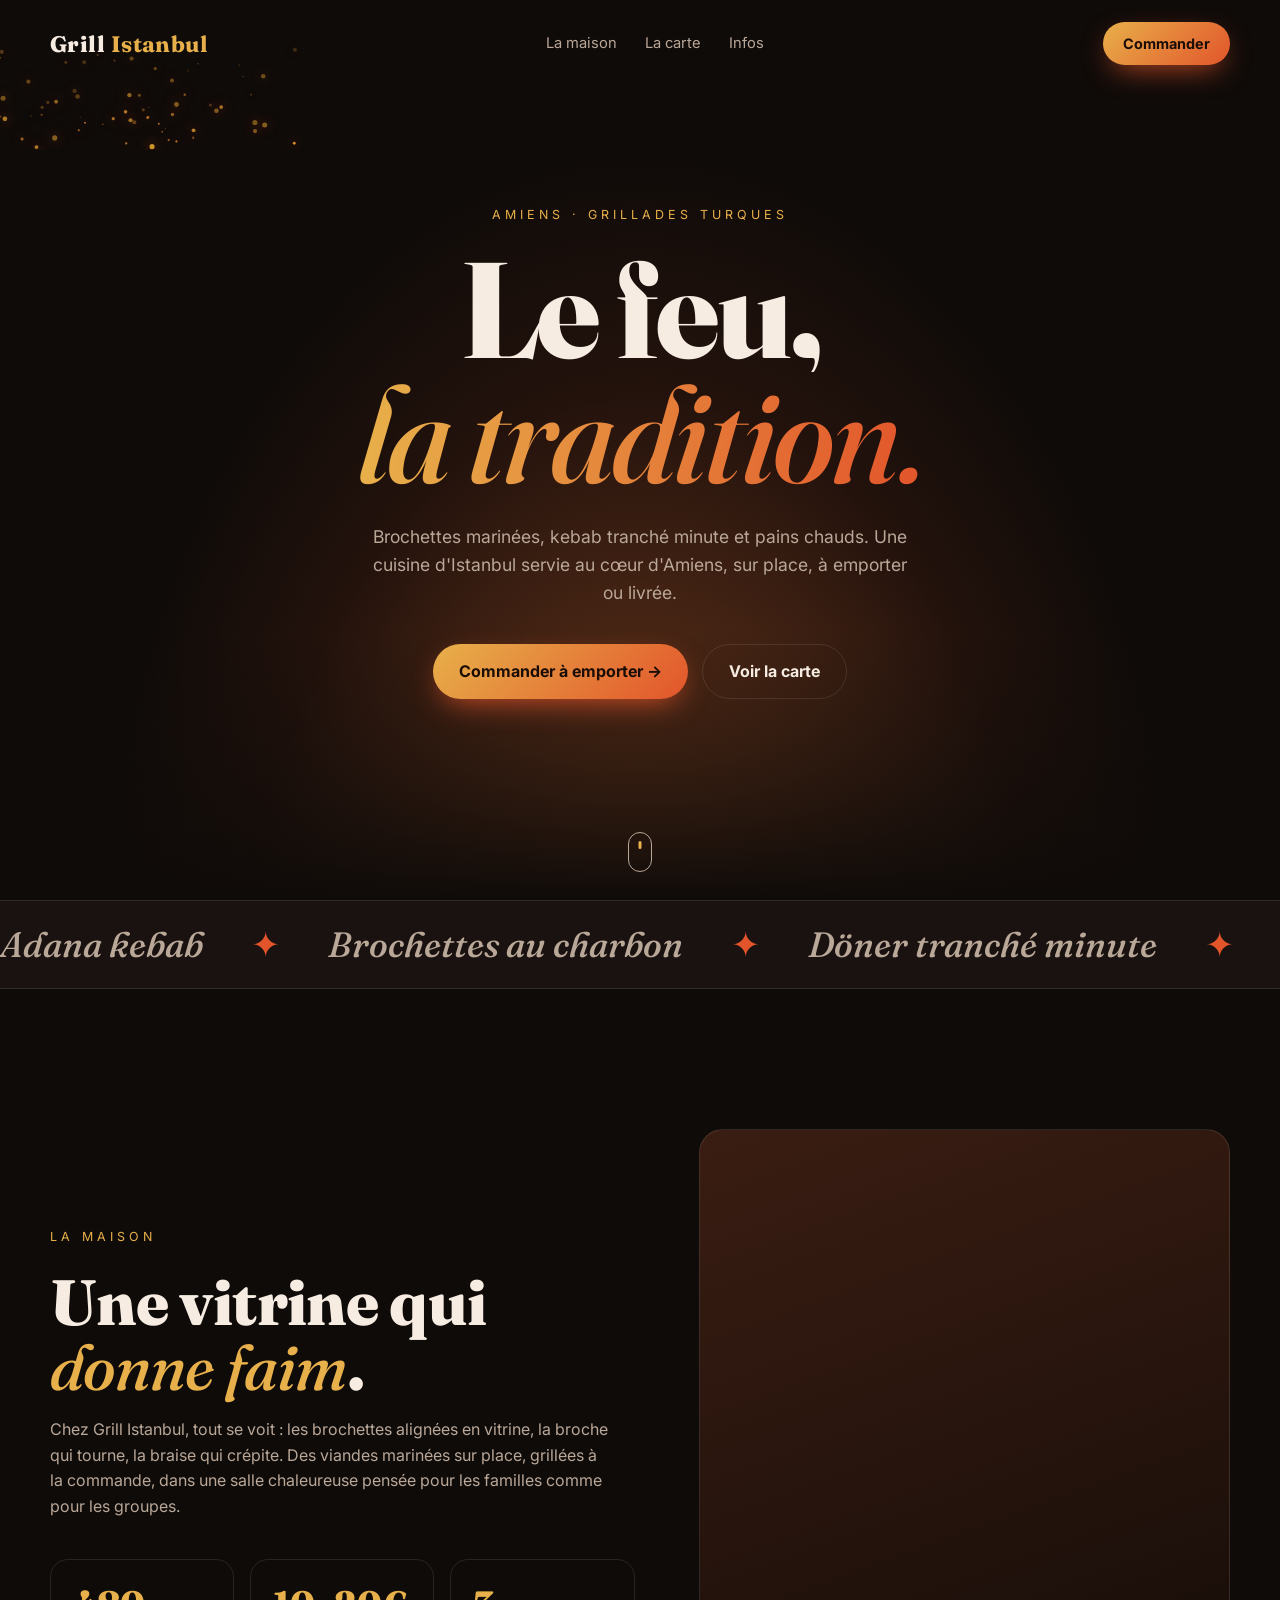
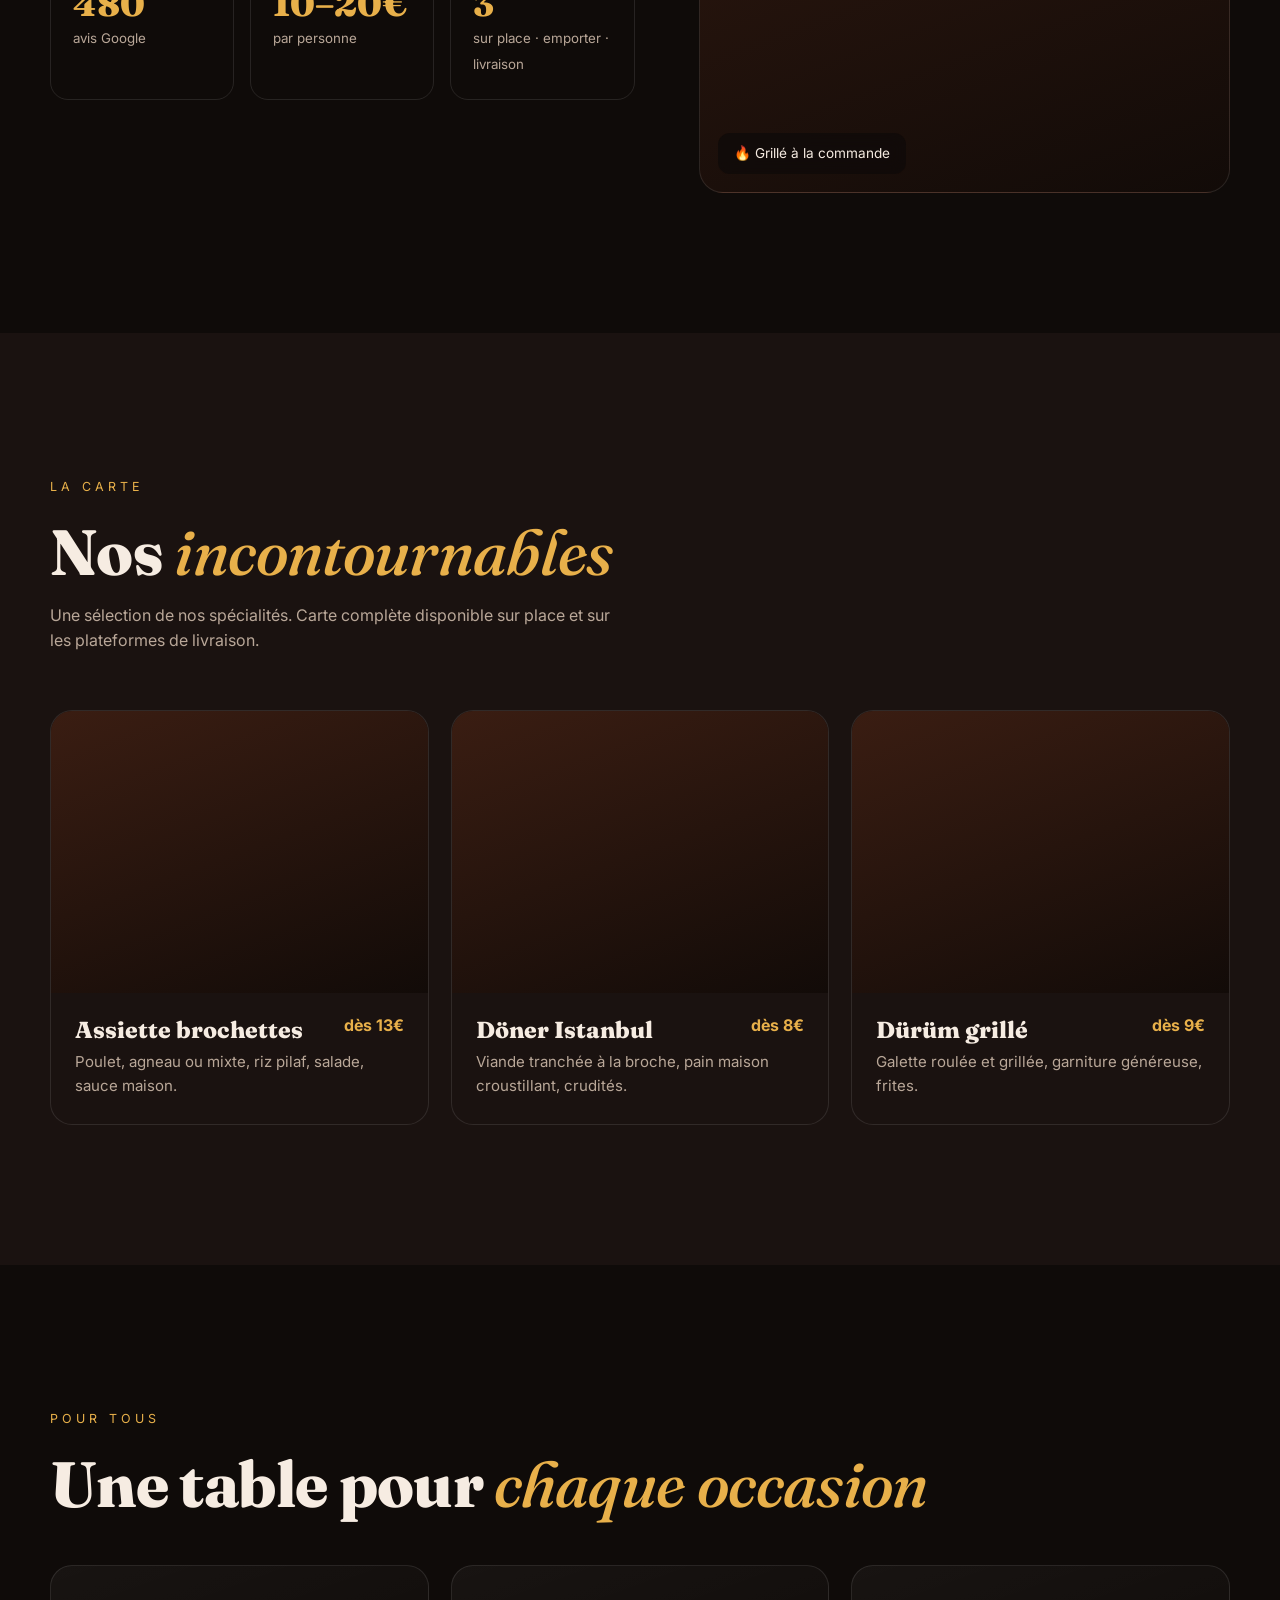
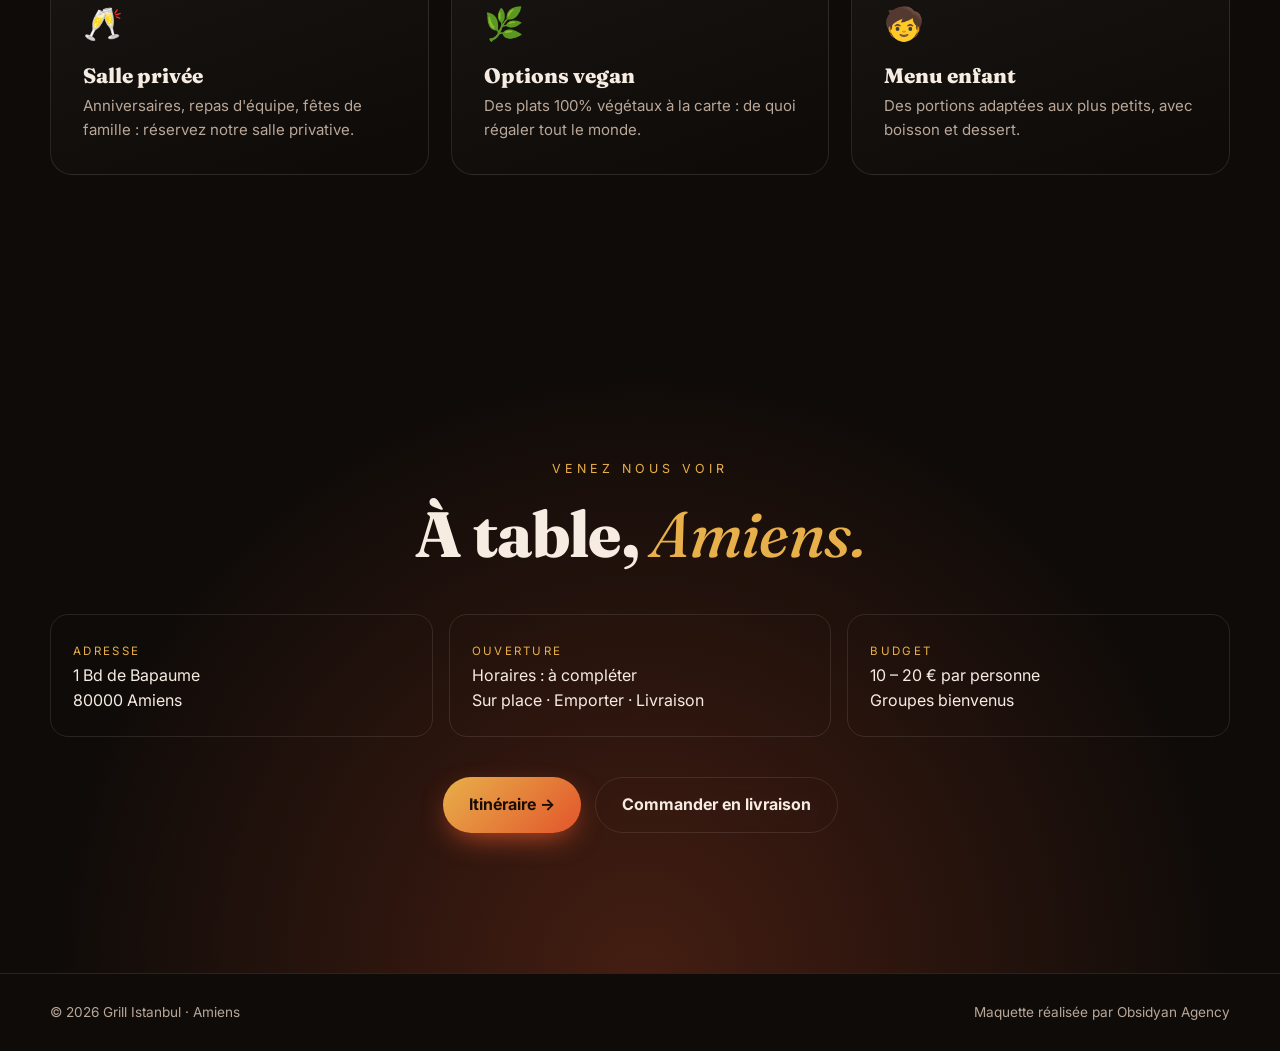
==== grill-istanbul/index.html @ 40311df2 "Add Grill Istanbul and Star Burger motion mockups Co-Authored-By: Claude Opus 5.5 <noreply@anthropic" ====
<!doctype html>
<html lang="fr">
<head>
<meta charset="utf-8">
<meta name="viewport" content="width=device-width,initial-scale=1">
<title>Grill Istanbul — Grillades au feu de bois · Amiens</title>
<meta name="description" content="Grill Istanbul, kebab et grillades turques à Amiens, 1 Bd de Bapaume. Sur place, à emporter, livraison. Salle privée, options végétariennes, menu enfant.">
<link rel="preconnect" href="https://fonts.googleapis.com">
<link href="https://fonts.googleapis.com/css2?family=Fraunces:ital,opsz,wght@0,9..144,500;0,9..144,800;1,9..144,500&family=Inter:wght@400;500;700&display=swap" rel="stylesheet">
<style>
:root{--bg:#0f0b09;--bg2:#1a1210;--ink:#f6ece2;--mut:#b9a798;--gold:#e8b04a;--ember:#e2552b;--line:#ffffff1a}
*{box-sizing:border-box;margin:0;padding:0}
html{scroll-behavior:smooth}
body{background:var(--bg);color:var(--ink);font:400 16px/1.6 Inter,system-ui,sans-serif;overflow-x:hidden}
img{max-width:100%;display:block}
a{color:inherit;text-decoration:none}
.wrap{width:min(1180px,100% - 32px);margin-inline:auto}
.serif{font-family:Fraunces,Georgia,serif}
.btn{display:inline-flex;align-items:center;gap:.6em;padding:14px 26px;border-radius:999px;font-weight:700;transition:transform .3s,box-shadow .3s,background .3s}
.btn-p{background:linear-gradient(135deg,var(--gold),var(--ember));color:#1a0d06;box-shadow:0 10px 30px -10px var(--ember)}
.btn-p:hover{transform:translateY(-3px);box-shadow:0 18px 40px -10px var(--ember)}
.btn-g{border:1px solid var(--line);backdrop-filter:blur(8px)}
.btn-g:hover{background:#ffffff14}
/* nav */
nav{position:fixed;inset:0 0 auto;z-index:50;transition:background .4s,padding .4s;padding:22px 0}
nav.s{background:#0f0b09d9;backdrop-filter:blur(14px);padding:12px 0;border-bottom:1px solid var(--line)}
nav .wrap{display:flex;justify-content:space-between;align-items:center}
.logo{font:800 1.4rem Fraunces,serif;letter-spacing:.02em}.logo b{color:var(--gold)}
nav ul{display:flex;gap:28px;list-style:none;font-size:.92rem;color:var(--mut)}
nav ul a:hover{color:var(--ink)}
/* hero */
.hero{position:relative;min-height:100svh;display:grid;place-items:center;text-align:center;overflow:hidden;isolation:isolate}
.hero-bg{position:absolute;inset:0;z-index:-2;background:radial-gradient(ellipse at 50% 110%,#e2552b55,transparent 60%),radial-gradient(ellipse at 50% 120%,#e8b04a40,transparent 45%),var(--bg)}
.hero-bg img{width:100%;height:100%;object-fit:cover;opacity:.38;transform:scale(1.15);animation:kb 18s ease-out forwards}
@keyframes kb{to{transform:scale(1)}}
#embers{position:absolute;inset:0;z-index:-1;pointer-events:none}
.hero::after{content:"";position:absolute;inset:auto 0 0;height:30%;background:linear-gradient(transparent,var(--bg));z-index:-1}
.eyebrow{display:inline-block;font-size:.78rem;letter-spacing:.32em;text-transform:uppercase;color:var(--gold);margin-bottom:22px}
h1{font:800 clamp(3rem,11vw,8.5rem)/.92 Fraunces,serif;letter-spacing:-.02em}
h1 .l{display:block;overflow:hidden}
h1 .l span{display:inline-block;transform:translateY(110%);animation:up 1.1s cubic-bezier(.2,.8,.2,1) forwards}
h1 .l:nth-child(2) span{animation-delay:.15s;font-style:italic;font-weight:500;background:linear-gradient(90deg,var(--gold),var(--ember),var(--gold));background-size:200%;-webkit-background-clip:text;background-clip:text;color:transparent;animation:up 1.1s .15s cubic-bezier(.2,.8,.2,1) forwards,sh 6s linear infinite}
@keyframes up{to{transform:none}}
@keyframes sh{to{background-position:200%}}
.hero p{max-width:540px;margin:26px auto 36px;color:var(--mut);font-size:1.1rem}
.fade{opacity:0;animation:fi 1s .7s forwards}
@keyframes fi{from{opacity:0;transform:translateY(16px)}to{opacity:1;transform:none}}
.ctas{display:flex;gap:14px;justify-content:center;flex-wrap:wrap}
.scroll{position:absolute;bottom:28px;left:50%;width:24px;height:40px;border:1.5px solid var(--mut);border-radius:20px;transform:translateX(-50%)}
.scroll::after{content:"";position:absolute;left:50%;top:8px;width:3px;height:8px;background:var(--gold);border-radius:2px;transform:translateX(-50%);animation:sc 1.8s infinite}
@keyframes sc{to{transform:translate(-50%,14px);opacity:0}}
/* marquee */
.mq{border-block:1px solid var(--line);padding:22px 0;overflow:hidden;background:var(--bg2)}
.mq div{display:flex;gap:48px;width:max-content;animation:mq 28s linear infinite;font:500 italic clamp(1.4rem,3vw,2.2rem) Fraunces,serif;color:var(--mut)}
.mq span::after{content:"✦";margin-left:48px;color:var(--ember);font-style:normal}
@keyframes mq{to{transform:translateX(-50%)}}
/* sections */
section{padding:clamp(80px,12vw,140px) 0}
h2{font:800 clamp(2.2rem,5.5vw,4rem)/1.02 Fraunces,serif;letter-spacing:-.01em;margin-bottom:18px}
h2 em{color:var(--gold);font-weight:500}
.lead{color:var(--mut);max-width:560px}
.rv{opacity:0;transform:translateY(40px);transition:opacity 1s,transform 1s cubic-bezier(.2,.8,.2,1)}
.rv.in{opacity:1;transform:none}
.split{display:grid;grid-template-columns:1.1fr 1fr;gap:64px;align-items:center}
.ph{position:relative;border-radius:24px;overflow:hidden;aspect-ratio:4/5;background:linear-gradient(160deg,#3a1d12,#120b08);border:1px solid var(--line)}
.ph img{width:100%;height:100%;object-fit:cover;transition:transform 1.2s}
.ph:hover img{transform:scale(1.06)}
.ph .tag{position:absolute;left:18px;bottom:18px;background:#0f0b09cc;backdrop-filter:blur(8px);padding:10px 16px;border-radius:12px;font-size:.85rem}
.stats{display:grid;grid-template-columns:repeat(3,1fr);gap:16px;margin-top:40px}
.stat{border:1px solid var(--line);border-radius:18px;padding:22px}
.stat b{display:block;font:800 2.2rem Fraunces,serif;color:var(--gold)}
.stat small{color:var(--mut)}
/* menu */
.menu{display:grid;grid-template-columns:repeat(3,1fr);gap:22px;margin-top:56px}
.card{position:relative;border-radius:22px;overflow:hidden;background:var(--bg2);border:1px solid var(--line);transition:transform .5s cubic-bezier(.2,.8,.2,1),border-color .5s;transform-style:preserve-3d}
.card:hover{border-color:#e8b04a66}
.card .ph{aspect-ratio:4/3;border-radius:0;border:0}
.card div.t{padding:22px 24px 26px}
.card h3{font:800 1.45rem Fraunces,serif;margin-bottom:6px;display:flex;justify-content:space-between;gap:12px}
.card h3 span{color:var(--gold);font:700 1rem Inter}
.card p{color:var(--mut);font-size:.94rem}
/* features */
.feats{display:grid;grid-template-columns:repeat(3,1fr);gap:22px;margin-top:48px}
.feat{padding:32px;border-radius:22px;background:linear-gradient(160deg,#ffffff0a,transparent);border:1px solid var(--line)}
.feat i{font-style:normal;font-size:2rem;display:block;margin-bottom:14px}
.feat h3{font:800 1.3rem Fraunces,serif;margin-bottom:6px}
.feat p{color:var(--mut);font-size:.94rem}
/* cta */
.final{text-align:center;position:relative;overflow:hidden;background:radial-gradient(ellipse at 50% 100%,#e2552b40,transparent 65%)}
.info{display:grid;grid-template-columns:repeat(3,1fr);gap:16px;margin:48px 0 40px;text-align:left}
.info div{border:1px solid var(--line);border-radius:18px;padding:22px}
.info small{color:var(--gold);letter-spacing:.2em;text-transform:uppercase;font-size:.72rem}
footer{border-top:1px solid var(--line);padding:28px 0;color:var(--mut);font-size:.85rem}
footer .wrap{display:flex;justify-content:space-between;gap:12px;flex-wrap:wrap}
.sticky{display:none}
@media (max-width:900px){
 nav ul{display:none}
 .split{grid-template-columns:1fr;gap:40px}
 .menu,.feats,.info{grid-template-columns:1fr}
 .ph{aspect-ratio:4/3}
 .sticky{display:flex;position:fixed;left:16px;right:16px;bottom:16px;z-index:60;justify-content:center;transform:translateY(120px);transition:transform .5s}
 .sticky.on{transform:none}
 footer{padding-bottom:96px}
}
@media (max-width:480px){.stats{grid-template-columns:1fr}.btn{width:100%;justify-content:center}}
@media (prefers-reduced-motion:reduce){*,*::before,*::after{animation:none!important;transition:none!important}h1 .l span{transform:none}.rv,.fade{opacity:1;transform:none}}
</style>
</head>
<body>
<nav id="nav"><div class="wrap">
 <a href="#" class="logo">Grill <b>Istanbul</b></a>
 <ul><li><a href="#maison">La maison</a></li><li><a href="#carte">La carte</a></li><li><a href="#infos">Infos</a></li></ul>
 <a href="#infos" class="btn btn-p" style="padding:10px 20px;font-size:.9rem">Commander</a>
</div></nav>

<header class="hero">
 <div class="hero-bg"><img src="images/hero.jpg" alt="" onerror="this.remove()"></div>
 <canvas id="embers"></canvas>
 <div class="wrap">
  <span class="eyebrow fade" style="animation-delay:.2s">Amiens · Grillades turques</span>
  <h1><span class="l"><span>Le feu,</span></span><span class="l"><span>la tradition.</span></span></h1>
  <p class="fade">Brochettes marinées, kebab tranché minute et pains chauds. Une cuisine d'Istanbul servie au cœur d'Amiens, sur place, à emporter ou livrée.</p>
  <div class="ctas fade" style="animation-delay:.9s">
   <a href="#infos" class="btn btn-p">Commander à emporter →</a>
   <a href="#carte" class="btn btn-g">Voir la carte</a>
  </div>
 </div>
 <span class="scroll" aria-hidden="true"></span>
</header>

<div class="mq" aria-hidden="true"><div>
 <span>Adana kebab</span><span>Brochettes au charbon</span><span>Döner tranché minute</span><span>Lahmacun</span><span>Pain maison</span>
 <span>Adana kebab</span><span>Brochettes au charbon</span><span>Döner tranché minute</span><span>Lahmacun</span><span>Pain maison</span>
</div></div>

<section id="maison"><div class="wrap split">
 <div class="rv">
  <span class="eyebrow">La maison</span>
  <h2>Une vitrine qui <em>donne faim</em>.</h2>
  <p class="lead">Chez Grill Istanbul, tout se voit : les brochettes alignées en vitrine, la broche qui tourne, la braise qui crépite. Des viandes marinées sur place, grillées à la commande, dans une salle chaleureuse pensée pour les familles comme pour les groupes.</p>
  <div class="stats">
   <div class="stat"><b data-c="486">0</b><small>avis Google</small></div>
   <div class="stat"><b>10–20€</b><small>par personne</small></div>
   <div class="stat"><b>3</b><small>sur place · emporter · livraison</small></div>
  </div>
 </div>
 <div class="ph rv"><img src="images/vitrine.jpg" alt="Vitrine de brochettes marinées" onerror="this.remove()"><span class="tag">🔥 Grillé à la commande</span></div>
</div></section>

<section id="carte" style="background:var(--bg2)"><div class="wrap">
 <div class="rv"><span class="eyebrow">La carte</span><h2>Nos <em>incontournables</em></h2><p class="lead">Une sélection de nos spécialités. Carte complète disponible sur place et sur les plateformes de livraison.</p></div>
 <div class="menu">
  <article class="card rv"><div class="ph"><img src="images/brochettes.jpg" alt="Assiette de brochettes" onerror="this.remove()"></div><div class="t"><h3>Assiette brochettes<span>dès 13€</span></h3><p>Poulet, agneau ou mixte, riz pilaf, salade, sauce maison.</p></div></article>
  <article class="card rv"><div class="ph"><img src="images/doner.jpg" alt="Döner kebab" onerror="this.remove()"></div><div class="t"><h3>Döner Istanbul<span>dès 8€</span></h3><p>Viande tranchée à la broche, pain maison croustillant, crudités.</p></div></article>
  <article class="card rv"><div class="ph"><img src="images/durum.jpg" alt="Dürüm roulé" onerror="this.remove()"></div><div class="t"><h3>Dürüm grillé<span>dès 9€</span></h3><p>Galette roulée et grillée, garniture généreuse, frites.</p></div></article>
 </div>
</div></section>

<section><div class="wrap">
 <div class="rv"><span class="eyebrow">Pour tous</span><h2>Une table pour <em>chaque occasion</em></h2></div>
 <div class="feats">
  <div class="feat rv"><i>🥂</i><h3>Salle privée</h3><p>Anniversaires, repas d'équipe, fêtes de famille : réservez notre salle privative.</p></div>
  <div class="feat rv"><i>🌿</i><h3>Options vegan</h3><p>Des plats 100% végétaux à la carte : de quoi régaler tout le monde.</p></div>
  <div class="feat rv"><i>🧒</i><h3>Menu enfant</h3><p>Des portions adaptées aux plus petits, avec boisson et dessert.</p></div>
 </div>
</div></section>

<section id="infos" class="final"><div class="wrap">
 <div class="rv"><span class="eyebrow">Venez nous voir</span><h2>À table, <em>Amiens.</em></h2></div>
 <div class="info rv">
  <div><small>Adresse</small><p>1 Bd de Bapaume<br>80000 Amiens</p></div>
  <div><small>Ouverture</small><p>Horaires : à compléter<br>Sur place · Emporter · Livraison</p></div>
  <div><small>Budget</small><p>10 – 20 € par personne<br>Groupes bienvenus</p></div>
 </div>
 <div class="ctas rv">
  <a class="btn btn-p" href="https://www.google.com/maps/search/?api=1&query=Grill+Istanbul+1+Bd+de+Bapaume+Amiens" target="_blank" rel="noopener">Itinéraire →</a>
  <a class="btn btn-g" href="#">Commander en livraison</a>
 </div>
</div></section>

<footer><div class="wrap"><span>© 2026 Grill Istanbul · Amiens</span><span>Maquette réalisée par Obsidyan Agency</span></div></footer>
<a href="#infos" class="btn btn-p sticky" id="sticky">Commander maintenant →</a>

<script>
const nav=document.getElementById('nav'),st=document.getElementById('sticky');
addEventListener('scroll',()=>{const y=scrollY;nav.classList.toggle('s',y>40);st.classList.toggle('on',y>innerHeight*.7)},{passive:true});
const io=new IntersectionObserver(es=>es.forEach(e=>{if(!e.isIntersecting)return;e.target.classList.add('in');io.unobserve(e.target);
 const c=e.target.querySelector('[data-c]');if(c){const n=+c.dataset.c,t0=performance.now();(function f(t){const p=Math.min((t-t0)/1600,1);c.textContent=Math.round(n*(1-Math.pow(1-p,3)));p<1&&requestAnimationFrame(f)})(t0)}
}),{threshold:.15});
document.querySelectorAll('.rv').forEach((el,i)=>{el.style.transitionDelay=(i%3)*.12+'s';io.observe(el)});
// tilt cards (desktop)
if(matchMedia('(hover:hover)').matches)document.querySelectorAll('.card').forEach(c=>{
 c.addEventListener('mousemove',e=>{const r=c.getBoundingClientRect(),x=(e.clientX-r.left)/r.width-.5,y=(e.clientY-r.top)/r.height-.5;c.style.transform=`perspective(900px) rotateY(${x*8}deg) rotateX(${-y*8}deg) translateY(-6px)`});
 c.addEventListener('mouseleave',()=>c.style.transform='')});
// embers
const cv=document.getElementById('embers'),ctx=cv.getContext('2d');let W,H,P=[];
function rs(){W=cv.width=cv.offsetWidth*devicePixelRatio;H=cv.height=cv.offsetHeight*devicePixelRatio}rs();addEventListener('resize',rs);
const N=innerWidth<700?35:80,mk=()=>({x:Math.random()*W,y:H+Math.random()*H*.5,r:(Math.random()*2+.6)*devicePixelRatio,v:(Math.random()*.8+.3)*devicePixelRatio,w:Math.random()*6.28,l:Math.random()*.6+.4});
for(let i=0;i<N;i++)P.push(mk());
if(!matchMedia('(prefers-reduced-motion:reduce)').matches)(function loop(){ctx.clearRect(0,0,W,H);
 for(const p of P){p.y-=p.v;p.w+=.02;p.x+=Math.sin(p.w)*.5;if(p.y<-10)Object.assign(p,mk());
  const a=Math.max(0,p.y/H)*p.l;ctx.beginPath();ctx.arc(p.x,p.y,p.r,0,6.28);ctx.fillStyle=`rgba(${232},${120+p.r*20|0},50,${a})`;ctx.shadowBlur=12;ctx.shadowColor='#e2552b';ctx.fill()}
 requestAnimationFrame(loop)})();
</script>
</body>
</html>
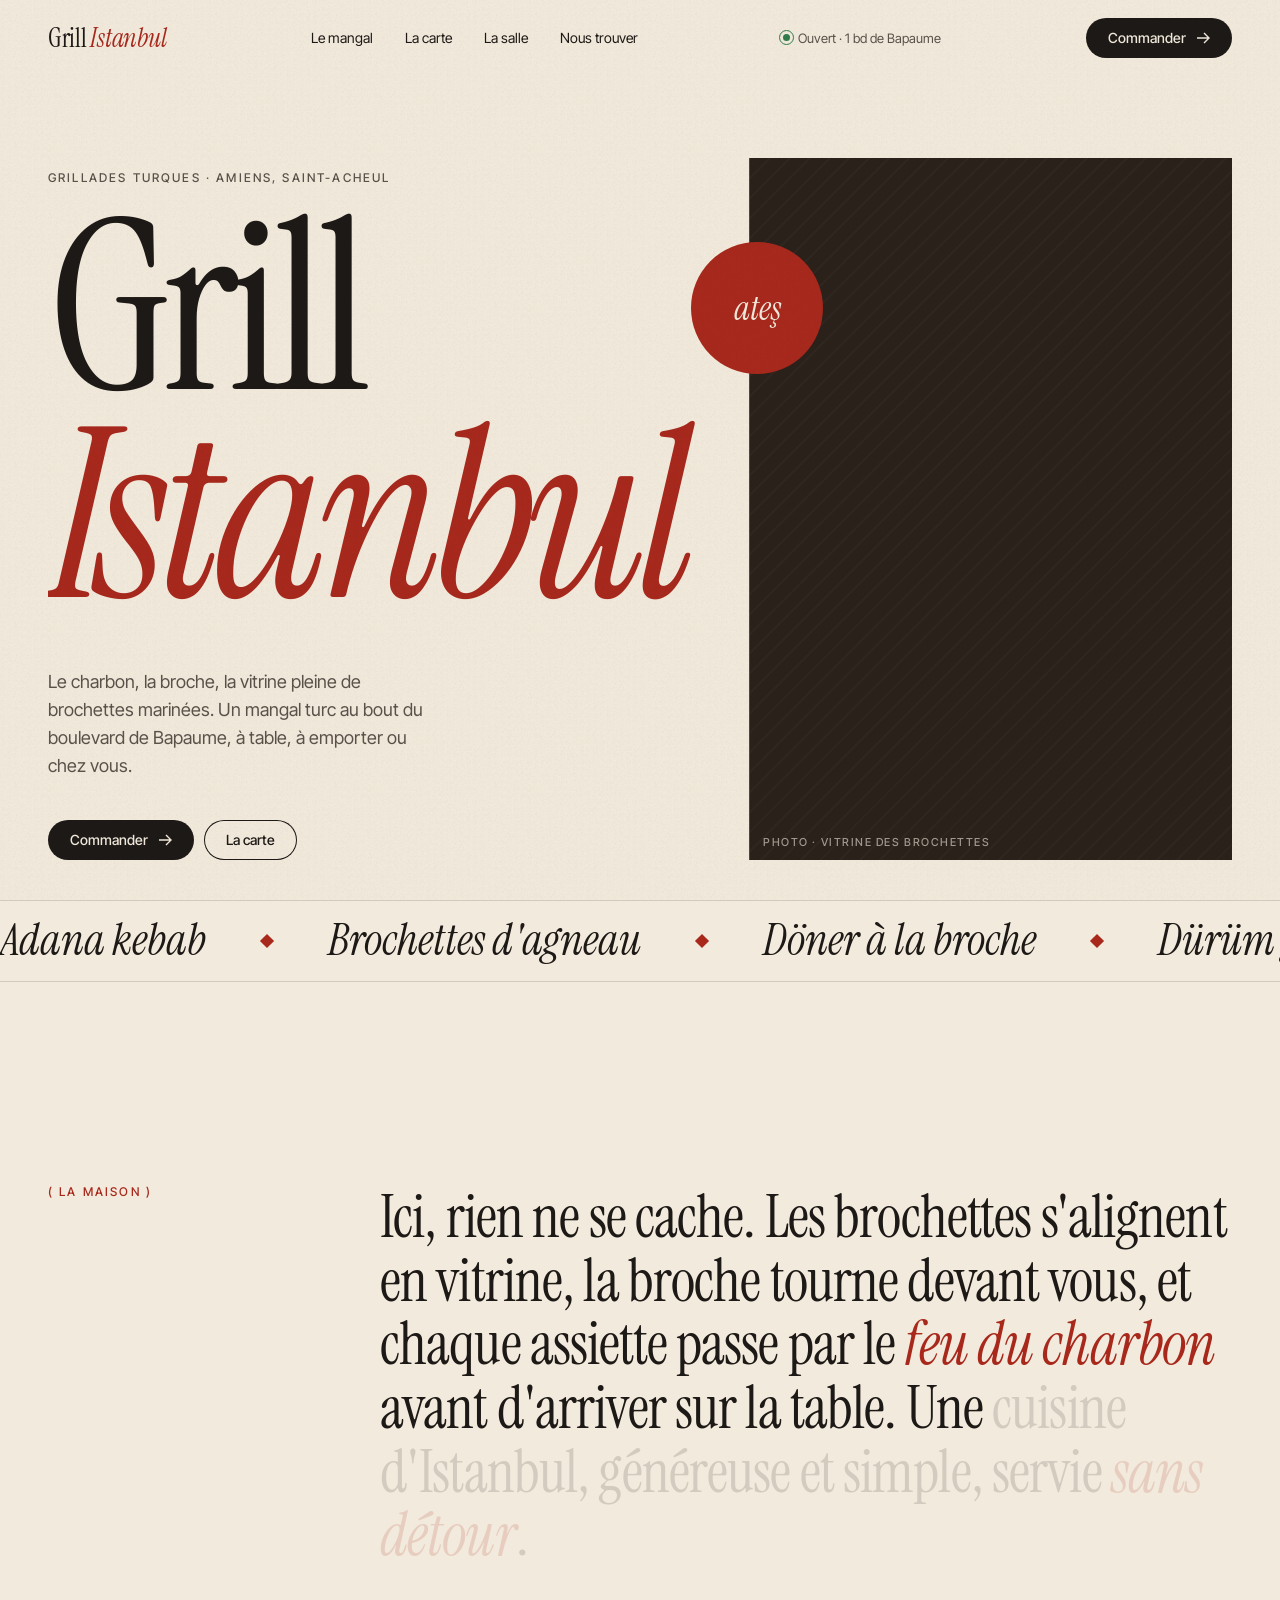
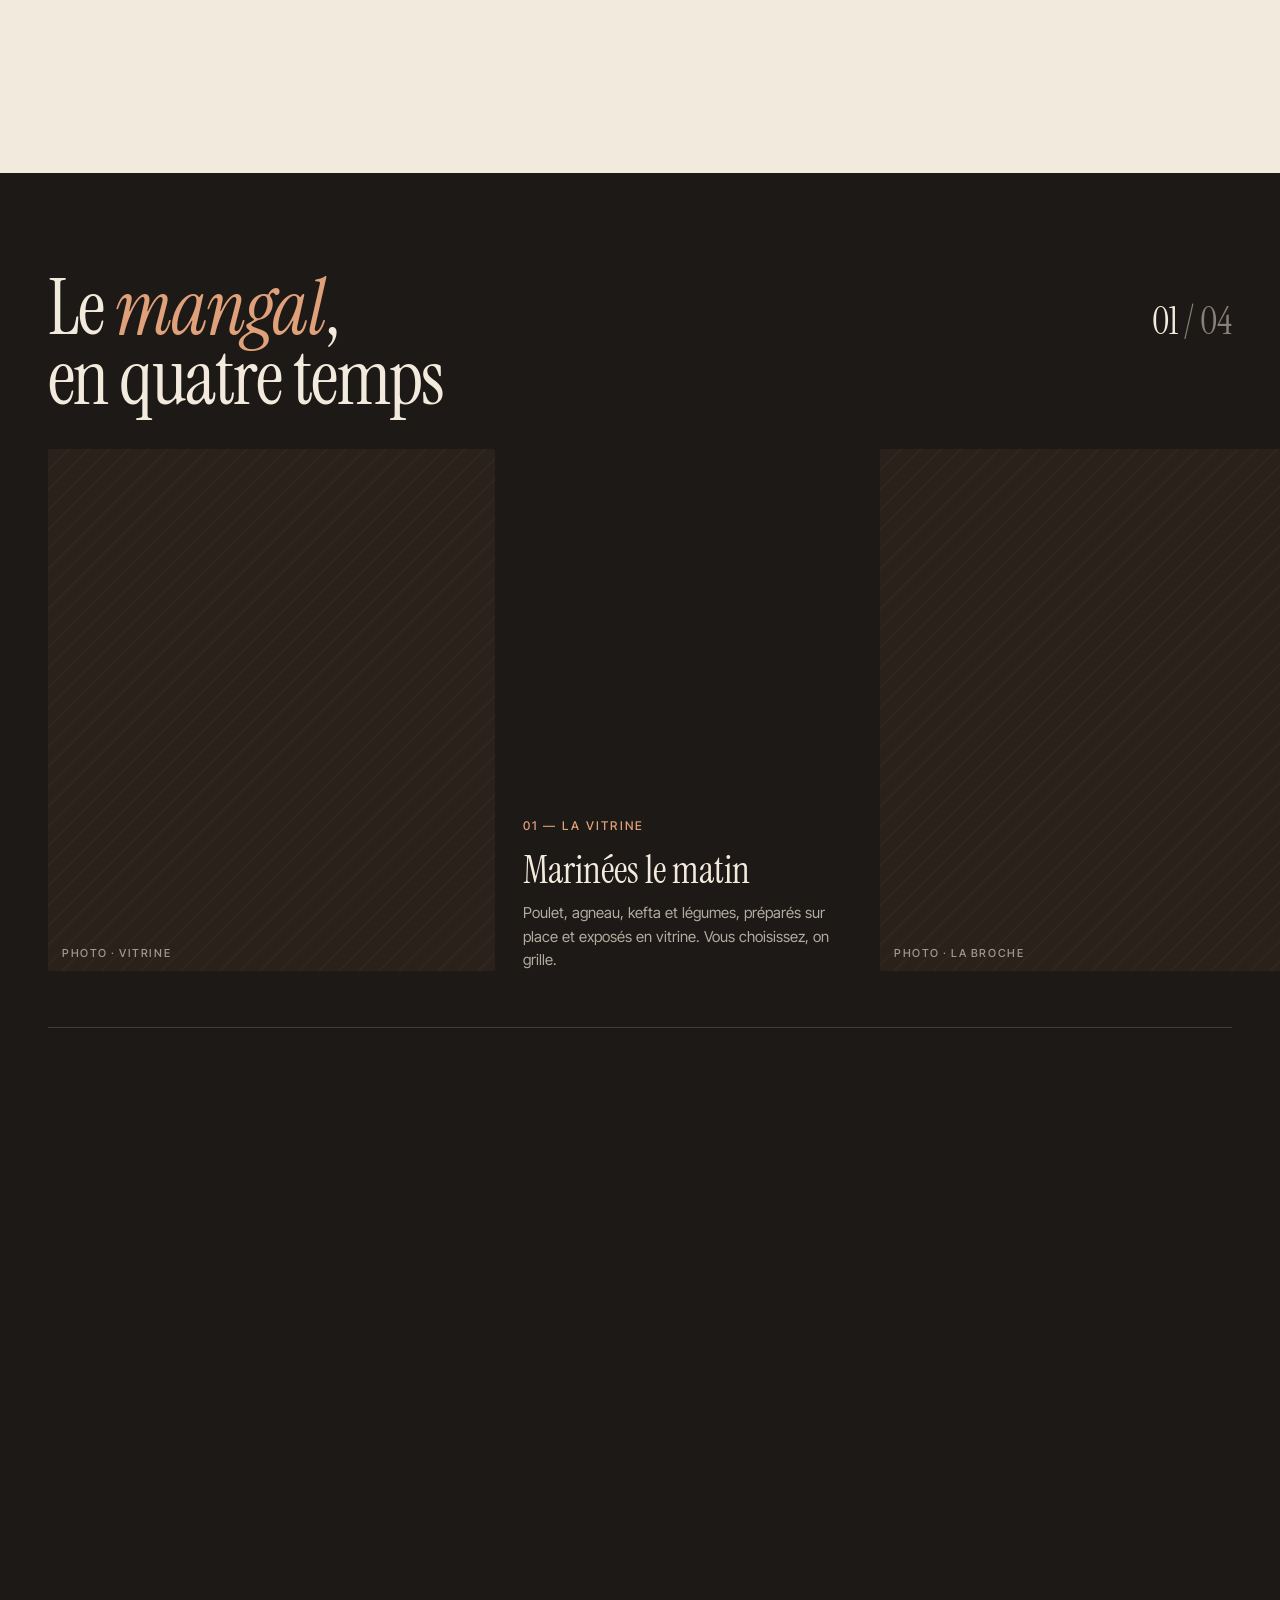
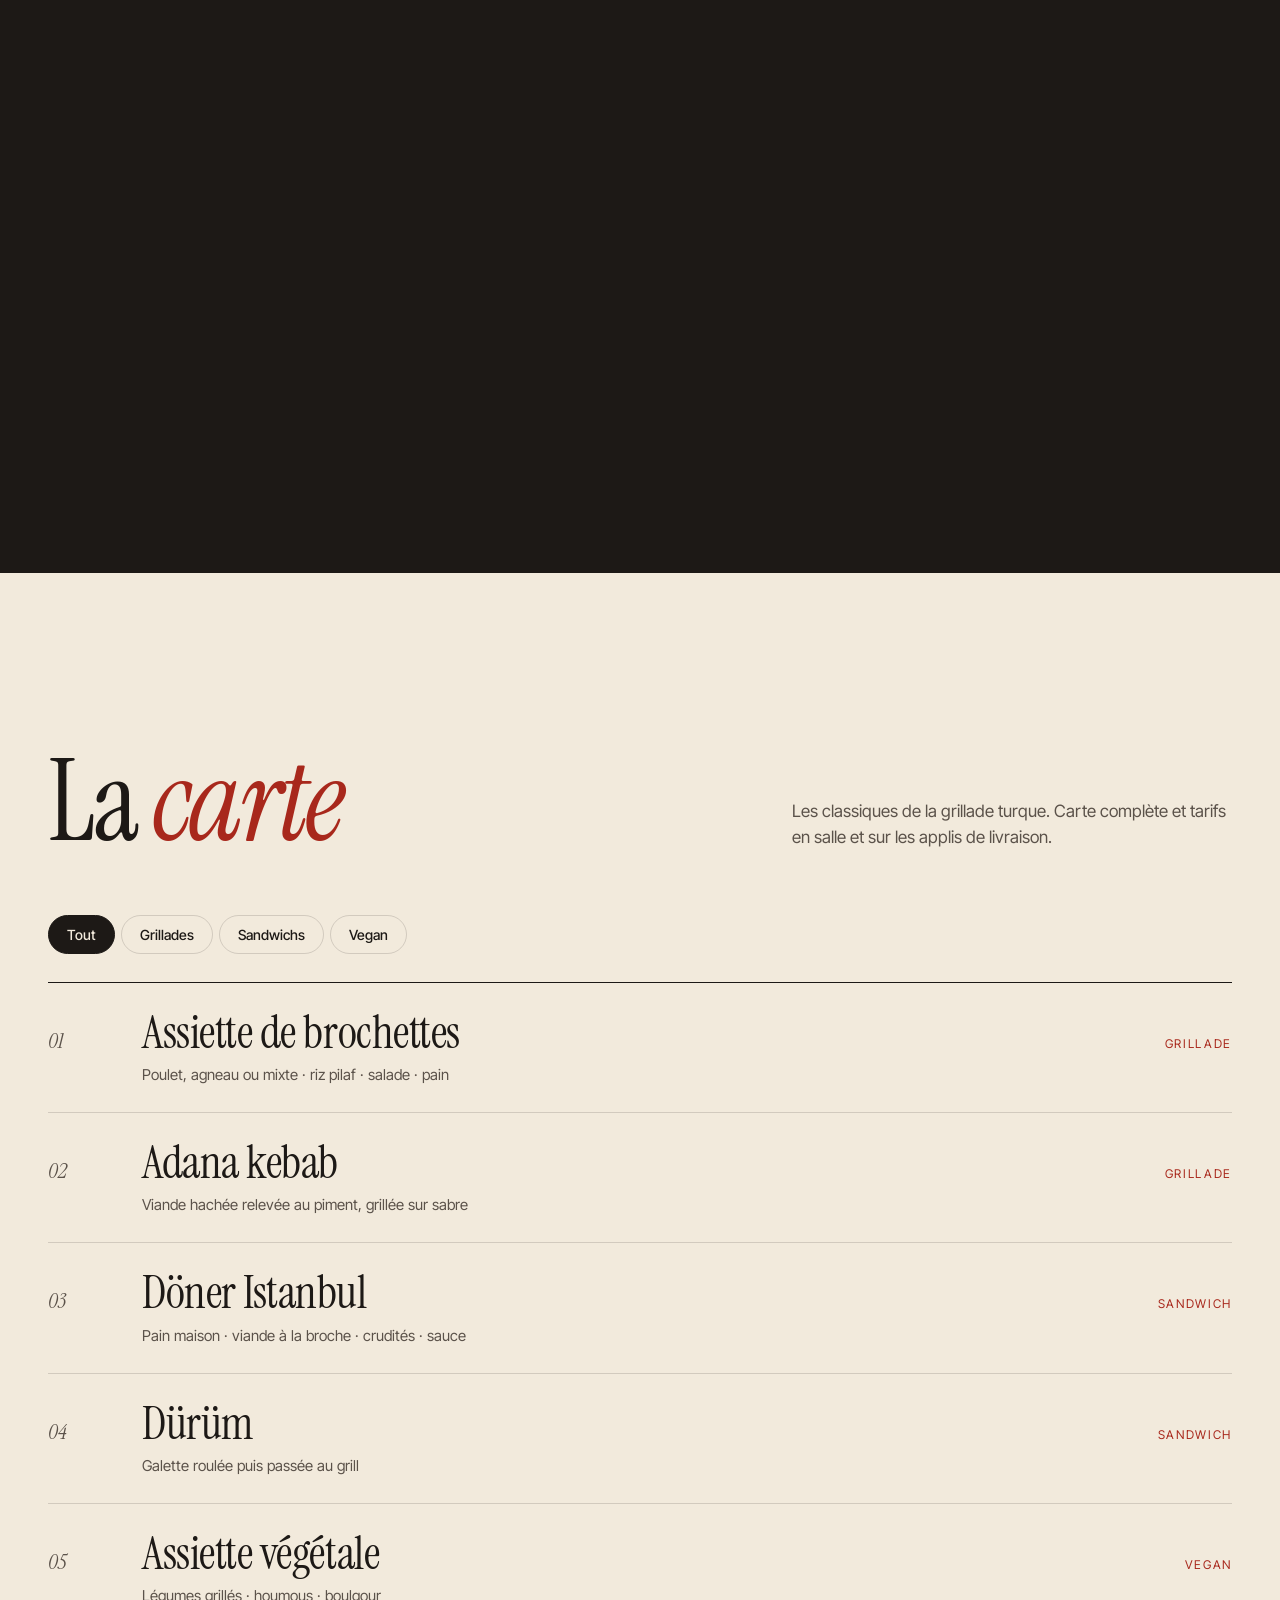
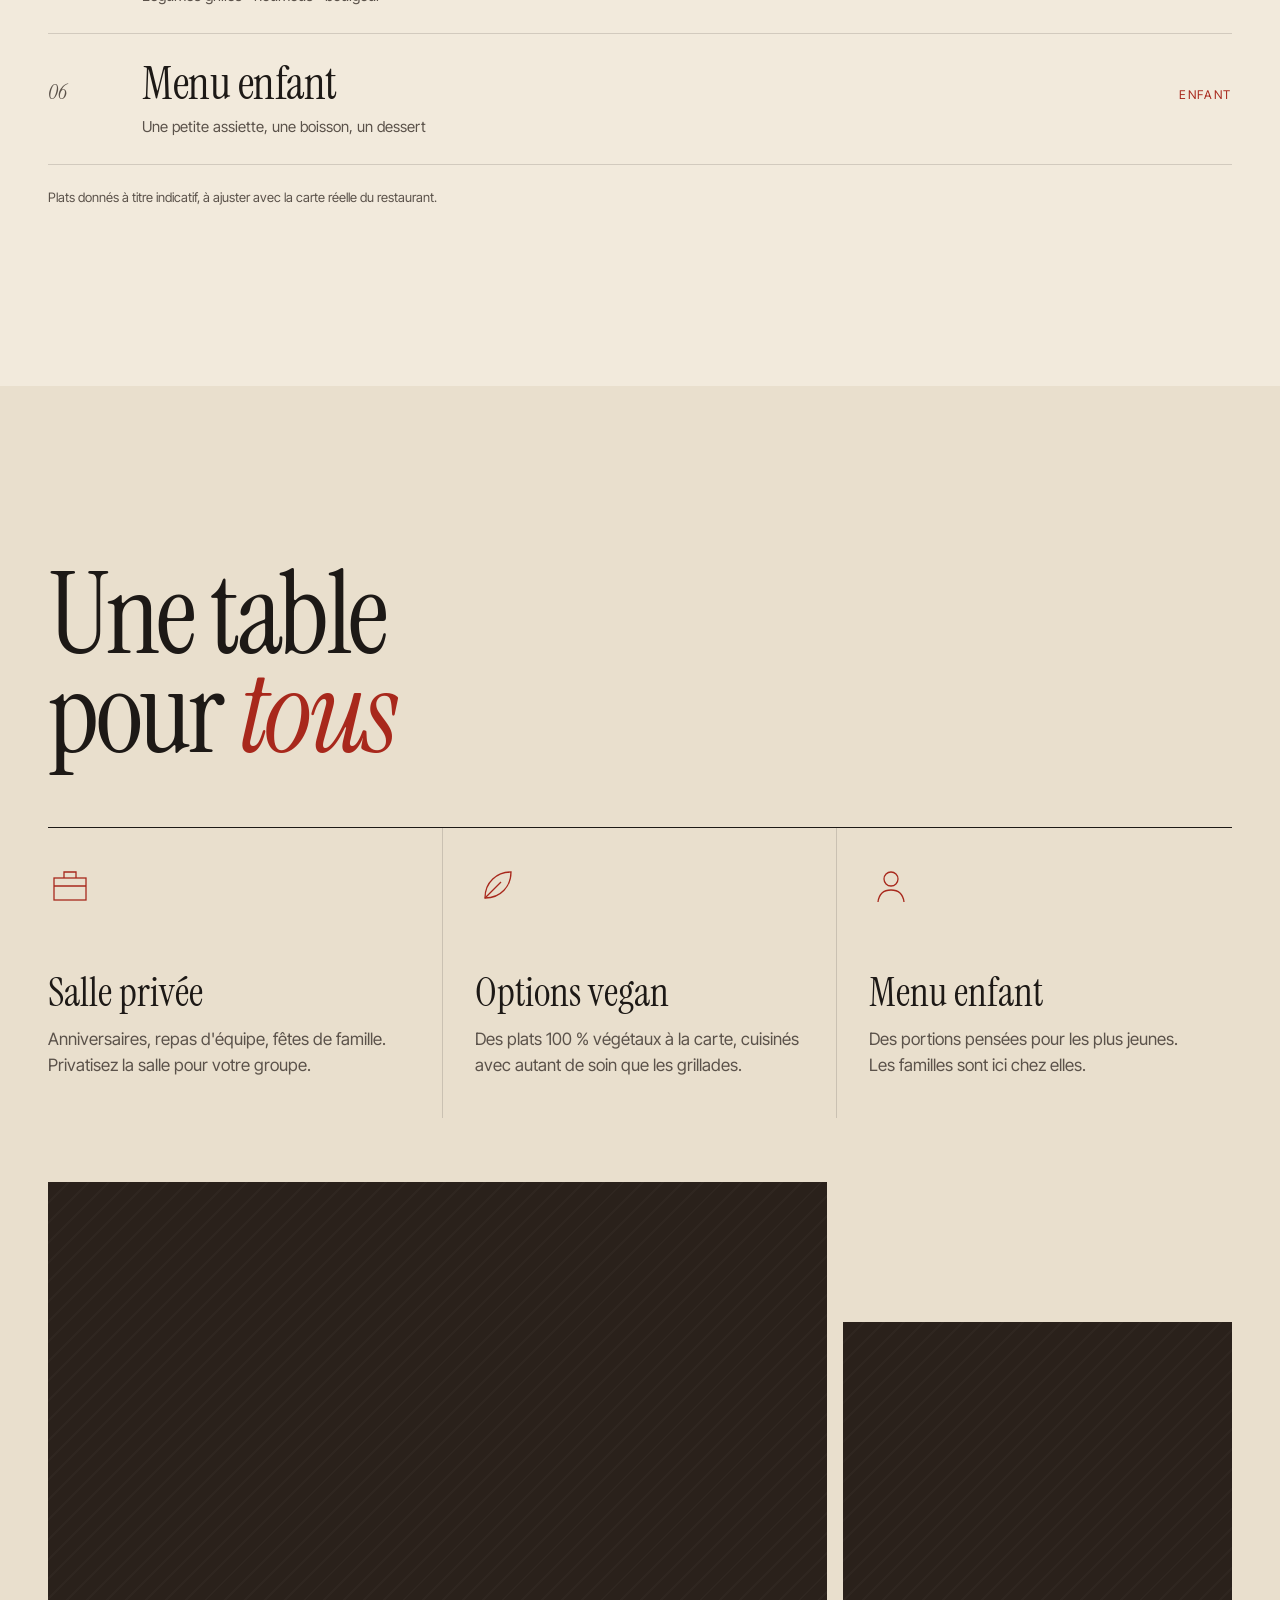
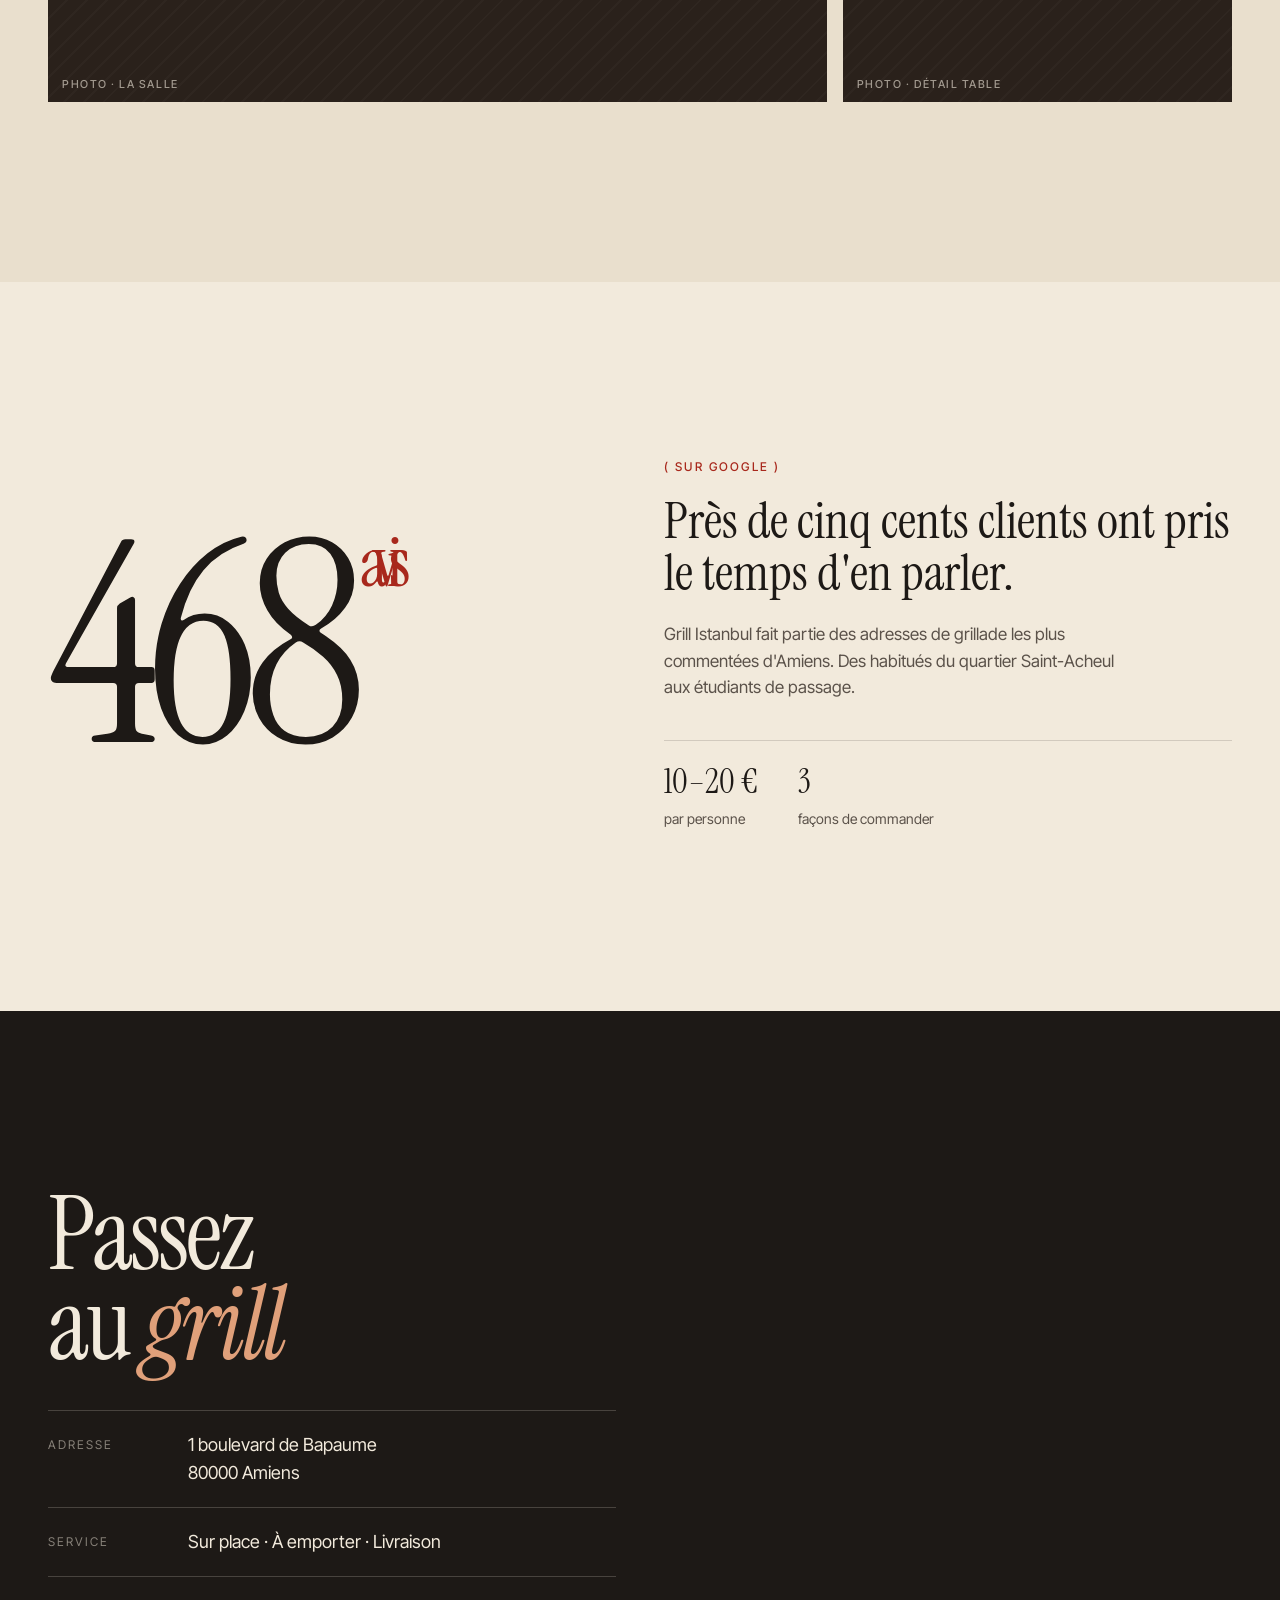
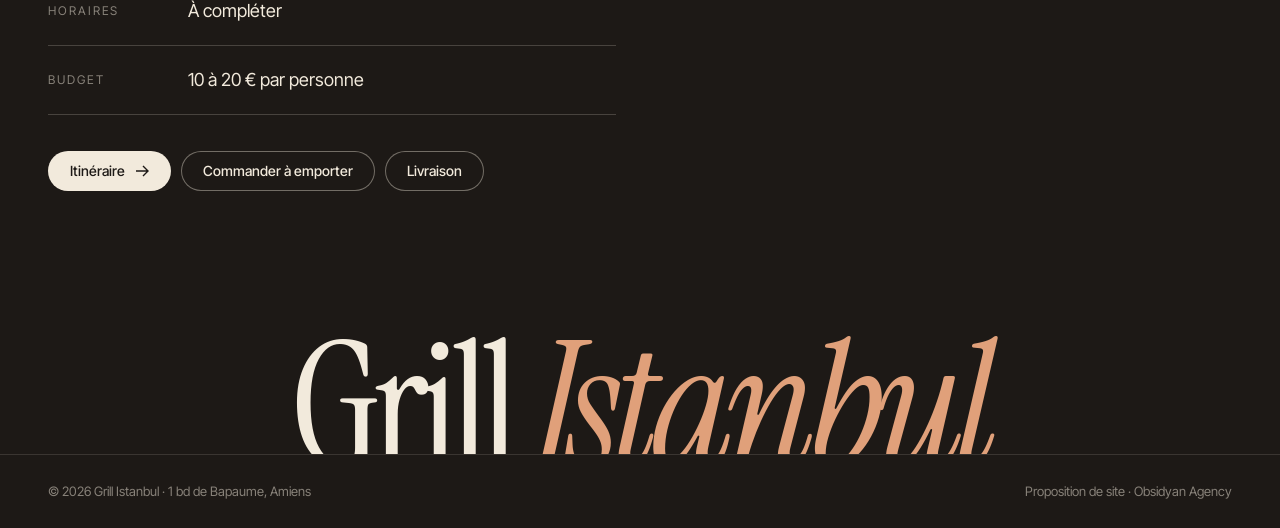
==== commit 17788cd1: "Rebuild both mockups: editorial Grill Istanbul, pop Star Burger with scroll-driven motion Co-Authore" ====
--- a/grill-istanbul/index.html
+++ b/grill-istanbul/index.html
@@ -3,204 +3,419 @@
 <head>
 <meta charset="utf-8">
 <meta name="viewport" content="width=device-width,initial-scale=1">
-<title>Grill Istanbul — Grillades au feu de bois · Amiens</title>
-<meta name="description" content="Grill Istanbul, kebab et grillades turques à Amiens, 1 Bd de Bapaume. Sur place, à emporter, livraison. Salle privée, options végétariennes, menu enfant.">
+<title>Grill Istanbul — Mangal & kebab · Amiens</title>
+<meta name="description" content="Grill Istanbul, grillades turques au charbon à Amiens, 1 boulevard de Bapaume. Sur place, à emporter, en livraison. Salle privée, options vegan, menu enfant.">
+<meta name="theme-color" content="#f2eadc">
 <link rel="preconnect" href="https://fonts.googleapis.com">
-<link href="https://fonts.googleapis.com/css2?family=Fraunces:ital,opsz,wght@0,9..144,500;0,9..144,800;1,9..144,500&family=Inter:wght@400;500;700&display=swap" rel="stylesheet">
+<link rel="preconnect" href="https://fonts.gstatic.com" crossorigin>
+<link href="https://fonts.googleapis.com/css2?family=Instrument+Serif:ital@0;1&family=Inter+Tight:wght@400;500;600&display=swap" rel="stylesheet">
 <style>
-:root{--bg:#0f0b09;--bg2:#1a1210;--ink:#f6ece2;--mut:#b9a798;--gold:#e8b04a;--ember:#e2552b;--line:#ffffff1a}
+:root{
+ --paper:#f2eadc;--paper2:#e9dfcd;--ink:#1d1916;--ink2:#5b524a;--red:#a8281c;--blue:#1d3f6e;--rule:#1d191626;
+ --serif:"Instrument Serif",Georgia,serif;--sans:"Inter Tight",system-ui,sans-serif;
+ --ease:cubic-bezier(.16,1,.3,1);--g:clamp(16px,4vw,48px)
+}
 *{box-sizing:border-box;margin:0;padding:0}
-html{scroll-behavior:smooth}
-body{background:var(--bg);color:var(--ink);font:400 16px/1.6 Inter,system-ui,sans-serif;overflow-x:hidden}
-img{max-width:100%;display:block}
+html{overflow-x:clip}
+body{background:var(--paper);color:var(--ink);font:400 17px/1.55 var(--sans);overflow-x:clip;-webkit-font-smoothing:antialiased}
+body::before{content:"";position:fixed;inset:0;pointer-events:none;z-index:100;opacity:.35;mix-blend-mode:multiply;
+ background-image:url("data:image/svg+xml,%3Csvg xmlns='http://www.w3.org/2000/svg' width='160' height='160'%3E%3Cfilter id='n'%3E%3CfeTurbulence baseFrequency='.85' numOctaves='3' stitchTiles='stitch'/%3E%3CfeColorMatrix values='0 0 0 0 .1 0 0 0 0 .08 0 0 0 0 .06 0 0 0 .18 0'/%3E%3C/filter%3E%3Crect width='100%25' height='100%25' filter='url(%23n)'/%3E%3C/svg%3E")}
 a{color:inherit;text-decoration:none}
-.wrap{width:min(1180px,100% - 32px);margin-inline:auto}
-.serif{font-family:Fraunces,Georgia,serif}
-.btn{display:inline-flex;align-items:center;gap:.6em;padding:14px 26px;border-radius:999px;font-weight:700;transition:transform .3s,box-shadow .3s,background .3s}
-.btn-p{background:linear-gradient(135deg,var(--gold),var(--ember));color:#1a0d06;box-shadow:0 10px 30px -10px var(--ember)}
-.btn-p:hover{transform:translateY(-3px);box-shadow:0 18px 40px -10px var(--ember)}
-.btn-g{border:1px solid var(--line);backdrop-filter:blur(8px)}
-.btn-g:hover{background:#ffffff14}
+img{display:block;max-width:100%}
+.pad{padding-inline:var(--g)}
+.eb{font:500 12px/1 var(--sans);letter-spacing:.18em;text-transform:uppercase}
+.serif{font-family:var(--serif);font-weight:400}
+
+/* photo slot: shows a labelled placeholder until the real photo exists */
+.ph{position:relative;overflow:hidden;background:#2a211b}
+.ph::after{content:attr(data-label);position:absolute;left:14px;bottom:12px;font:500 11px/1 var(--sans);letter-spacing:.14em;text-transform:uppercase;color:#f2eadc99}
+.ph:has(img)::after{display:none}
+.ph::before{content:"";position:absolute;inset:0;background:repeating-linear-gradient(135deg,#ffffff06 0 2px,transparent 2px 14px)}
+.ph img{position:absolute;inset:0;width:100%;height:100%;object-fit:cover}
+
 /* nav */
-nav{position:fixed;inset:0 0 auto;z-index:50;transition:background .4s,padding .4s;padding:22px 0}
-nav.s{background:#0f0b09d9;backdrop-filter:blur(14px);padding:12px 0;border-bottom:1px solid var(--line)}
-nav .wrap{display:flex;justify-content:space-between;align-items:center}
-.logo{font:800 1.4rem Fraunces,serif;letter-spacing:.02em}.logo b{color:var(--gold)}
-nav ul{display:flex;gap:28px;list-style:none;font-size:.92rem;color:var(--mut)}
-nav ul a:hover{color:var(--ink)}
+.nav{position:fixed;inset:0 0 auto;z-index:50;display:flex;align-items:center;justify-content:space-between;gap:24px;padding:18px var(--g);transition:transform .6s var(--ease),background .4s}
+.nav.hide{transform:translateY(-100%)}
+.nav.solid{background:#f2eadcee;backdrop-filter:blur(10px);border-bottom:1px solid var(--rule)}
+.brand{font:400 26px/1 var(--serif);letter-spacing:-.01em}
+.brand i{color:var(--red)}
+.nav ul{display:flex;gap:32px;list-style:none;font-size:14px}
+.nav ul a{position:relative}
+.nav ul a::after{content:"";position:absolute;left:0;right:0;bottom:-4px;height:1px;background:currentColor;transform:scaleX(0);transform-origin:right;transition:transform .5s var(--ease)}
+.nav ul a:hover::after{transform:scaleX(1);transform-origin:left}
+.status{display:flex;align-items:center;gap:8px;font-size:13px;color:var(--ink2)}
+.dot{width:7px;height:7px;border-radius:50%;background:#2f7d4a;position:relative}
+.dot::after{content:"";position:absolute;inset:-4px;border-radius:50%;border:1px solid #2f7d4a;animation:ping 2.4s var(--ease) infinite}
+@keyframes ping{from{transform:scale(.4);opacity:1}to{transform:scale(1.6);opacity:0}}
+.cta{display:inline-flex;align-items:center;gap:10px;padding:13px 22px;border-radius:999px;background:var(--ink);color:var(--paper);font:500 14px/1 var(--sans);transition:background .4s,transform .4s var(--ease)}
+.cta:hover{background:var(--red)}
+.cta svg{transition:transform .4s var(--ease)}
+.cta:hover svg{transform:translateX(4px)}
+.cta.line{background:transparent;color:var(--ink);box-shadow:inset 0 0 0 1px var(--ink)}
+.cta.line:hover{background:var(--ink);color:var(--paper)}
+
 /* hero */
-.hero{position:relative;min-height:100svh;display:grid;place-items:center;text-align:center;overflow:hidden;isolation:isolate}
-.hero-bg{position:absolute;inset:0;z-index:-2;background:radial-gradient(ellipse at 50% 110%,#e2552b55,transparent 60%),radial-gradient(ellipse at 50% 120%,#e8b04a40,transparent 45%),var(--bg)}
-.hero-bg img{width:100%;height:100%;object-fit:cover;opacity:.38;transform:scale(1.15);animation:kb 18s ease-out forwards}
-@keyframes kb{to{transform:scale(1)}}
-#embers{position:absolute;inset:0;z-index:-1;pointer-events:none}
-.hero::after{content:"";position:absolute;inset:auto 0 0;height:30%;background:linear-gradient(transparent,var(--bg));z-index:-1}
-.eyebrow{display:inline-block;font-size:.78rem;letter-spacing:.32em;text-transform:uppercase;color:var(--gold);margin-bottom:22px}
-h1{font:800 clamp(3rem,11vw,8.5rem)/.92 Fraunces,serif;letter-spacing:-.02em}
-h1 .l{display:block;overflow:hidden}
-h1 .l span{display:inline-block;transform:translateY(110%);animation:up 1.1s cubic-bezier(.2,.8,.2,1) forwards}
-h1 .l:nth-child(2) span{animation-delay:.15s;font-style:italic;font-weight:500;background:linear-gradient(90deg,var(--gold),var(--ember),var(--gold));background-size:200%;-webkit-background-clip:text;background-clip:text;color:transparent;animation:up 1.1s .15s cubic-bezier(.2,.8,.2,1) forwards,sh 6s linear infinite}
-@keyframes up{to{transform:none}}
-@keyframes sh{to{background-position:200%}}
-.hero p{max-width:540px;margin:26px auto 36px;color:var(--mut);font-size:1.1rem}
-.fade{opacity:0;animation:fi 1s .7s forwards}
-@keyframes fi{from{opacity:0;transform:translateY(16px)}to{opacity:1;transform:none}}
-.ctas{display:flex;gap:14px;justify-content:center;flex-wrap:wrap}
-.scroll{position:absolute;bottom:28px;left:50%;width:24px;height:40px;border:1.5px solid var(--mut);border-radius:20px;transform:translateX(-50%)}
-.scroll::after{content:"";position:absolute;left:50%;top:8px;width:3px;height:8px;background:var(--gold);border-radius:2px;transform:translateX(-50%);animation:sc 1.8s infinite}
-@keyframes sc{to{transform:translate(-50%,14px);opacity:0}}
-/* marquee */
-.mq{border-block:1px solid var(--line);padding:22px 0;overflow:hidden;background:var(--bg2)}
-.mq div{display:flex;gap:48px;width:max-content;animation:mq 28s linear infinite;font:500 italic clamp(1.4rem,3vw,2.2rem) Fraunces,serif;color:var(--mut)}
-.mq span::after{content:"✦";margin-left:48px;color:var(--ember);font-style:normal}
-@keyframes mq{to{transform:translateX(-50%)}}
-/* sections */
-section{padding:clamp(80px,12vw,140px) 0}
-h2{font:800 clamp(2.2rem,5.5vw,4rem)/1.02 Fraunces,serif;letter-spacing:-.01em;margin-bottom:18px}
-h2 em{color:var(--gold);font-weight:500}
-.lead{color:var(--mut);max-width:560px}
-.rv{opacity:0;transform:translateY(40px);transition:opacity 1s,transform 1s cubic-bezier(.2,.8,.2,1)}
+.hero{min-height:100svh;display:grid;grid-template-columns:1.15fr .85fr;gap:var(--g);padding:120px var(--g) 40px;align-items:end;position:relative}
+.hero h1{font:400 clamp(92px,18.5vw,300px)/.82 var(--serif);letter-spacing:-.035em}
+.hero h1 .ln{display:block;overflow:hidden;padding-bottom:.06em}
+.hero h1 .ln>span{display:block;transform:translateY(105%)}
+.hero h1 em{color:var(--red)}
+.loaded .hero h1 .ln>span{transform:none;transition:transform 1.4s var(--ease)}
+.loaded .hero h1 .ln:nth-child(2)>span{transition-delay:.12s}
+.hero-meta{display:flex;gap:40px;align-items:flex-end;justify-content:space-between;margin-top:40px;flex-wrap:wrap}
+.hero-meta p{max-width:380px;color:var(--ink2);font-size:18px}
+.hero-fig{position:relative;height:min(78svh,760px)}
+.hero-fig .ph{position:absolute;inset:0;clip-path:inset(100% 0 0 0);transition:clip-path 1.6s var(--ease) .2s}
+.loaded .hero-fig .ph{clip-path:inset(0)}
+.seal{transform:scale(0) rotate(-90deg);transition:transform 1.2s var(--ease) 1.2s}
+.loaded .seal{transform:none}
+.hero-fig .ph img{transform:scale(1.25);transition:transform 2.4s var(--ease) .2s}
+.loaded .hero-fig .ph img{transform:scale(1.05)}
+.seal{position:absolute;left:-58px;top:12%;width:132px;height:132px;z-index:2;color:var(--paper)}
+.seal svg{width:100%;height:100%;animation:rot 26s linear infinite}
+.seal b{position:absolute;inset:0;display:grid;place-items:center;font:italic 400 34px var(--serif)}
+.seal .disc{position:absolute;inset:0;border-radius:50%;background:var(--red)}
+@keyframes rot{to{transform:rotate(360deg)}}
+.fade{opacity:0;transform:translateY(14px);transition:opacity 1s var(--ease),transform 1s var(--ease)}
+.loaded .fade{opacity:1;transform:none;transition-delay:.7s}
+
+/* ticker */
+.ticker{border-block:1px solid var(--rule);overflow:hidden;padding:18px 0;display:flex}
+.ticker div{display:flex;flex-shrink:0;gap:56px;padding-right:56px;font:italic 400 clamp(26px,3.4vw,44px)/1 var(--serif);animation:tk 40s linear infinite}
+.ticker span{display:flex;align-items:center;gap:56px}
+.ticker span::after{content:"";width:10px;height:10px;background:var(--red);transform:rotate(45deg)}
+@keyframes tk{to{transform:translateX(-100%)}}
+
+/* manifesto: words light up on scroll */
+.manifesto{padding:clamp(110px,16vw,220px) var(--g);display:grid;grid-template-columns:1fr 3fr;gap:var(--g)}
+.manifesto p.big{font:400 clamp(34px,4.6vw,68px)/1.08 var(--serif);letter-spacing:-.015em}
+.manifesto .w{opacity:.14;transition:opacity .3s}
+.manifesto .w.on{opacity:1}
+.manifesto em{color:var(--red)}
+
+/* horizontal mangal gallery */
+.hz{height:400vh;position:relative;background:var(--ink);color:var(--paper)}
+.hz-pin{position:sticky;top:0;height:100svh;overflow:hidden;display:flex;flex-direction:column;justify-content:center}
+.hz-head{display:flex;justify-content:space-between;align-items:baseline;padding:0 var(--g);margin-bottom:4vh}
+.hz-head h2{font:400 clamp(40px,6vw,92px)/.9 var(--serif);letter-spacing:-.02em}
+.hz-head h2 em{color:#e0a07a}
+.hz-count{font:400 clamp(28px,3vw,40px) var(--serif);color:#f2eadc80}
+.hz-count b{color:var(--paper);font-weight:400}
+.hz-track{display:flex;gap:3vw;padding:0 var(--g);will-change:transform}
+.panel{flex:0 0 auto;width:min(62vw,820px);display:grid;grid-template-columns:1.4fr 1fr;gap:28px;align-items:end}
+.panel .ph{height:min(58svh,560px);border-radius:2px}
+.panel .ph img{transform:scale(1.15)}
+.panel h3{font:400 clamp(30px,3vw,44px)/1 var(--serif);margin:14px 0 12px}
+.panel p{color:#f2eadcb3;font-size:15px}
+.panel .eb{color:#e0a07a}
+.hz-bar{position:absolute;left:var(--g);right:var(--g);bottom:5vh;height:1px;background:#f2eadc2a}
+.hz-bar i{position:absolute;inset:0;background:var(--paper);transform-origin:left;transform:scaleX(0)}
+
+/* menu */
+.menu{padding:clamp(110px,14vw,200px) var(--g)}
+.sec-head{display:grid;grid-template-columns:1fr 1fr;gap:var(--g);align-items:end;margin-bottom:64px}
+.sec-head h2{font:400 clamp(56px,9vw,140px)/.86 var(--serif);letter-spacing:-.03em}
+.sec-head h2 em{color:var(--red)}
+.sec-head p{color:var(--ink2);max-width:440px;justify-self:end}
+.tabs{display:flex;gap:6px;margin-bottom:28px;flex-wrap:wrap}
+.tabs button{font:500 14px var(--sans);padding:10px 18px;border-radius:999px;border:1px solid var(--rule);background:none;color:var(--ink);cursor:pointer;transition:.35s var(--ease)}
+.tabs button[aria-selected=true]{background:var(--ink);color:var(--paper);border-color:var(--ink)}
+.list{list-style:none;border-top:1px solid var(--ink)}
+.list li{display:grid;grid-template-columns:70px 1fr auto;gap:24px;align-items:baseline;padding:26px 0;border-bottom:1px solid var(--rule);position:relative;cursor:default}
+.list li::before{content:"";position:absolute;inset:0;background:var(--paper2);transform:scaleY(0);transform-origin:bottom;transition:transform .5s var(--ease);z-index:-1}
+.list li:hover::before{transform:scaleY(1)}
+.list .n{font:italic 400 22px var(--serif);color:var(--ink2)}
+.list h3{font:400 clamp(30px,3.6vw,52px)/1 var(--serif);letter-spacing:-.01em;transition:transform .5s var(--ease)}
+.list li:hover h3{transform:translateX(14px)}
+.list p{color:var(--ink2);font-size:15px;margin-top:8px}
+.list .tag{font-size:12px;letter-spacing:.14em;text-transform:uppercase;color:var(--red)}
+.list li[hidden]{display:none}
+.peek{position:fixed;left:0;top:0;width:280px;height:340px;pointer-events:none;z-index:40;opacity:0;transform:translate(-50%,-50%) scale(.85) rotate(-4deg);transition:opacity .35s,transform .5s var(--ease)}
+.peek.on{opacity:1;transform:translate(-50%,-50%) scale(1) rotate(-4deg)}
+.peek .ph{position:absolute;inset:0}
+.note{margin-top:22px;font-size:13px;color:var(--ink2)}
+
+/* occasions */
+.occ{background:var(--paper2);padding:clamp(110px,14vw,200px) var(--g)}
+.occ-grid{display:grid;grid-template-columns:repeat(3,1fr);border-top:1px solid var(--ink)}
+.occ-grid article{padding:36px 32px 40px 0;border-right:1px solid var(--rule)}
+.occ-grid article+article{padding-left:32px}
+.occ-grid article:last-child{border-right:0}
+.occ-grid svg{width:44px;height:44px;color:var(--red);margin-bottom:56px}
+.occ-grid h3{font:400 40px/1 var(--serif);margin-bottom:14px}
+.occ-grid p{color:var(--ink2)}
+.occ-fig{display:grid;grid-template-columns:2fr 1fr;gap:16px;margin-top:64px}
+.occ-fig .ph{height:min(56vw,520px)}
+.occ-fig .ph:last-child{height:min(40vw,380px);align-self:end}
+
+/* proof */
+.proof{padding:clamp(110px,14vw,200px) var(--g);display:grid;grid-template-columns:1fr 1fr;gap:var(--g);align-items:center}
+.proof .num{font:400 clamp(130px,22vw,340px)/.8 var(--serif);letter-spacing:-.05em}
+.proof .num sup{font-size:.25em;vertical-align:top;color:var(--red);margin-left:.1em}
+.proof h2{font:400 clamp(36px,4vw,60px)/1.02 var(--serif);margin-bottom:22px}
+.proof p{color:var(--ink2);max-width:460px}
+.proof .row{display:flex;gap:40px;margin-top:40px;padding-top:24px;border-top:1px solid var(--rule)}
+.proof .row b{display:block;font:400 34px/1 var(--serif);margin-bottom:6px}
+.proof .row span{font-size:14px;color:var(--ink2)}
+
+/* visit */
+.visit{background:var(--ink);color:var(--paper);padding:clamp(110px,14vw,180px) var(--g) 0;overflow:hidden}
+.visit-grid{display:grid;grid-template-columns:1fr 1fr;gap:var(--g)}
+.visit h2{font:400 clamp(56px,8vw,128px)/.88 var(--serif);letter-spacing:-.03em;margin-bottom:40px}
+.visit h2 em{color:#e0a07a}
+.facts{display:grid;gap:0;border-top:1px solid #f2eadc33}
+.facts div{display:grid;grid-template-columns:140px 1fr;padding:20px 0;border-bottom:1px solid #f2eadc33}
+.facts dt{font-size:12px;letter-spacing:.16em;text-transform:uppercase;color:#f2eadc80;padding-top:5px}
+.facts dd{font-size:18px}
+.visit .ctas{display:flex;gap:10px;flex-wrap:wrap;margin-top:36px}
+.visit .cta{background:var(--paper);color:var(--ink)}
+.visit .cta:hover{background:#e0a07a}
+.visit .cta.line{background:transparent;color:var(--paper);box-shadow:inset 0 0 0 1px #f2eadc66}
+.visit .cta.line:hover{background:var(--paper);color:var(--ink)}
+.map{position:relative;min-height:440px;border-radius:2px;overflow:hidden;filter:grayscale(1) contrast(1.05) sepia(.25)}
+.map iframe{position:absolute;inset:0;width:100%;height:100%;border:0}
+.wordmark{font:400 clamp(56px,13.6vw,300px)/.78 var(--serif);letter-spacing:-.045em;white-space:nowrap;margin-top:clamp(80px,10vw,140px);text-align:center;color:#f2eadc;transform:translateY(.12em)}
+.wordmark em{color:#e0a07a}
+footer{background:var(--ink);color:#f2eadc80;font-size:13px;display:flex;justify-content:space-between;gap:16px;flex-wrap:wrap;padding:26px var(--g);border-top:1px solid #f2eadc22;position:relative}
+
+/* reveal */
+.rv{opacity:0;transform:translateY(40px);transition:opacity 1.1s var(--ease),transform 1.1s var(--ease)}
 .rv.in{opacity:1;transform:none}
-.split{display:grid;grid-template-columns:1.1fr 1fr;gap:64px;align-items:center}
-.ph{position:relative;border-radius:24px;overflow:hidden;aspect-ratio:4/5;background:linear-gradient(160deg,#3a1d12,#120b08);border:1px solid var(--line)}
-.ph img{width:100%;height:100%;object-fit:cover;transition:transform 1.2s}
-.ph:hover img{transform:scale(1.06)}
-.ph .tag{position:absolute;left:18px;bottom:18px;background:#0f0b09cc;backdrop-filter:blur(8px);padding:10px 16px;border-radius:12px;font-size:.85rem}
-.stats{display:grid;grid-template-columns:repeat(3,1fr);gap:16px;margin-top:40px}
-.stat{border:1px solid var(--line);border-radius:18px;padding:22px}
-.stat b{display:block;font:800 2.2rem Fraunces,serif;color:var(--gold)}
-.stat small{color:var(--mut)}
-/* menu */
-.menu{display:grid;grid-template-columns:repeat(3,1fr);gap:22px;margin-top:56px}
-.card{position:relative;border-radius:22px;overflow:hidden;background:var(--bg2);border:1px solid var(--line);transition:transform .5s cubic-bezier(.2,.8,.2,1),border-color .5s;transform-style:preserve-3d}
-.card:hover{border-color:#e8b04a66}
-.card .ph{aspect-ratio:4/3;border-radius:0;border:0}
-.card div.t{padding:22px 24px 26px}
-.card h3{font:800 1.45rem Fraunces,serif;margin-bottom:6px;display:flex;justify-content:space-between;gap:12px}
-.card h3 span{color:var(--gold);font:700 1rem Inter}
-.card p{color:var(--mut);font-size:.94rem}
-/* features */
-.feats{display:grid;grid-template-columns:repeat(3,1fr);gap:22px;margin-top:48px}
-.feat{padding:32px;border-radius:22px;background:linear-gradient(160deg,#ffffff0a,transparent);border:1px solid var(--line)}
-.feat i{font-style:normal;font-size:2rem;display:block;margin-bottom:14px}
-.feat h3{font:800 1.3rem Fraunces,serif;margin-bottom:6px}
-.feat p{color:var(--mut);font-size:.94rem}
-/* cta */
-.final{text-align:center;position:relative;overflow:hidden;background:radial-gradient(ellipse at 50% 100%,#e2552b40,transparent 65%)}
-.info{display:grid;grid-template-columns:repeat(3,1fr);gap:16px;margin:48px 0 40px;text-align:left}
-.info div{border:1px solid var(--line);border-radius:18px;padding:22px}
-.info small{color:var(--gold);letter-spacing:.2em;text-transform:uppercase;font-size:.72rem}
-footer{border-top:1px solid var(--line);padding:28px 0;color:var(--mut);font-size:.85rem}
-footer .wrap{display:flex;justify-content:space-between;gap:12px;flex-wrap:wrap}
-.sticky{display:none}
-@media (max-width:900px){
- nav ul{display:none}
- .split{grid-template-columns:1fr;gap:40px}
- .menu,.feats,.info{grid-template-columns:1fr}
- .ph{aspect-ratio:4/3}
- .sticky{display:flex;position:fixed;left:16px;right:16px;bottom:16px;z-index:60;justify-content:center;transform:translateY(120px);transition:transform .5s}
- .sticky.on{transform:none}
+.clip{clip-path:inset(0 0 100% 0);transition:clip-path 1.4s var(--ease)}
+.in .clip,.clip.in{clip-path:inset(0)}
+
+.mbar{display:none}
+@media (max-width:960px){
+ .nav ul,.status{display:none}
+ .hero{grid-template-columns:1fr;padding-top:100px;align-items:start}
+ .hero-fig{height:44svh;order:-1}
+ .seal{left:auto;right:12px;top:-34px;width:104px;height:104px}
+ .seal b{font-size:26px}
+ .manifesto,.sec-head,.proof,.visit-grid{grid-template-columns:1fr}
+ .sec-head p{justify-self:start}
+ .hz{height:auto}
+ .hz-pin{position:static;height:auto;padding:90px 0}
+ .hz-track{overflow-x:auto;scroll-snap-type:x mandatory;padding-bottom:12px;scrollbar-width:none;transform:none!important}
+ .hz-track::-webkit-scrollbar{display:none}
+ .panel{width:82vw;grid-template-columns:1fr;scroll-snap-align:start}
+ .panel .ph{height:52svh}
+ .hz-bar{display:none}
+ .list li{grid-template-columns:44px 1fr}
+ .list .tag{grid-column:2}
+ .occ-grid{grid-template-columns:1fr}
+ .occ-grid article,.occ-grid article+article{padding:32px 0;border-right:0;border-bottom:1px solid var(--rule)}
+ .occ-grid svg{margin-bottom:24px}
+ .facts div{grid-template-columns:110px 1fr}
+ .map{min-height:320px}
+ .mbar{display:flex;position:fixed;left:12px;right:12px;bottom:12px;z-index:60;gap:8px;transform:translateY(140%);transition:transform .6s var(--ease)}
+ .mbar.on{transform:none}
+ .mbar a{flex:1;justify-content:center;padding:16px}
  footer{padding-bottom:96px}
 }
-@media (max-width:480px){.stats{grid-template-columns:1fr}.btn{width:100%;justify-content:center}}
-@media (prefers-reduced-motion:reduce){*,*::before,*::after{animation:none!important;transition:none!important}h1 .l span{transform:none}.rv,.fade{opacity:1;transform:none}}
+@media (prefers-reduced-motion:reduce){
+ *,*::before,*::after{animation:none!important;transition:none!important}
+ .hero h1 .ln>span,.fade,.rv{transform:none;opacity:1}
+ .hero-fig .ph,.clip{clip-path:none}
+ .seal{transform:none}
+ .manifesto .w{opacity:1}
+}
 </style>
 </head>
 <body>
-<nav id="nav"><div class="wrap">
- <a href="#" class="logo">Grill <b>Istanbul</b></a>
- <ul><li><a href="#maison">La maison</a></li><li><a href="#carte">La carte</a></li><li><a href="#infos">Infos</a></li></ul>
- <a href="#infos" class="btn btn-p" style="padding:10px 20px;font-size:.9rem">Commander</a>
-</div></nav>
-
-<header class="hero">
- <div class="hero-bg"><img src="images/hero.jpg" alt="" onerror="this.remove()"></div>
- <canvas id="embers"></canvas>
- <div class="wrap">
-  <span class="eyebrow fade" style="animation-delay:.2s">Amiens · Grillades turques</span>
-  <h1><span class="l"><span>Le feu,</span></span><span class="l"><span>la tradition.</span></span></h1>
-  <p class="fade">Brochettes marinées, kebab tranché minute et pains chauds. Une cuisine d'Istanbul servie au cœur d'Amiens, sur place, à emporter ou livrée.</p>
-  <div class="ctas fade" style="animation-delay:.9s">
-   <a href="#infos" class="btn btn-p">Commander à emporter →</a>
-   <a href="#carte" class="btn btn-g">Voir la carte</a>
+
+<header class="nav" id="nav">
+ <a href="#top" class="brand">Grill <i>Istanbul</i></a>
+ <ul>
+  <li><a href="#mangal">Le mangal</a></li>
+  <li><a href="#carte">La carte</a></li>
+  <li><a href="#salle">La salle</a></li>
+  <li><a href="#venir">Nous trouver</a></li>
+ </ul>
+ <span class="status"><span class="dot"></span>Ouvert · 1 bd de Bapaume</span>
+ <a href="#venir" class="cta">Commander <svg width="14" height="14" viewBox="0 0 14 14" fill="none"><path d="M1 7h12M8 2l5 5-5 5" stroke="currentColor" stroke-width="1.4"/></svg></a>
+</header>
+
+<main id="top">
+<section class="hero">
+ <div>
+  <p class="eb fade" style="margin-bottom:28px;color:var(--ink2)">Grillades turques · Amiens, Saint-Acheul</p>
+  <h1><span class="ln"><span>Grill</span></span><span class="ln"><span><em>Istanbul</em></span></span></h1>
+  <div class="hero-meta fade">
+   <p>Le charbon, la broche, la vitrine pleine de brochettes marinées. Un mangal turc au bout du boulevard de Bapaume, à table, à emporter ou chez vous.</p>
+   <div style="display:flex;gap:10px;flex-wrap:wrap">
+    <a href="#venir" class="cta">Commander <svg width="14" height="14" viewBox="0 0 14 14" fill="none"><path d="M1 7h12M8 2l5 5-5 5" stroke="currentColor" stroke-width="1.4"/></svg></a>
+    <a href="#carte" class="cta line">La carte</a>
+   </div>
   </div>
  </div>
- <span class="scroll" aria-hidden="true"></span>
-</header>
-
-<div class="mq" aria-hidden="true"><div>
- <span>Adana kebab</span><span>Brochettes au charbon</span><span>Döner tranché minute</span><span>Lahmacun</span><span>Pain maison</span>
- <span>Adana kebab</span><span>Brochettes au charbon</span><span>Döner tranché minute</span><span>Lahmacun</span><span>Pain maison</span>
-</div></div>
-
-<section id="maison"><div class="wrap split">
+ <figure class="hero-fig">
+  <div class="ph" data-label="Photo · vitrine des brochettes"><img src="images/hero.jpg" alt="Vitrine de brochettes marinées chez Grill Istanbul" onerror="this.remove()"></div>
+  <div class="seal" aria-hidden="true"><span class="disc"></span>
+   <svg viewBox="0 0 100 100"><defs><path id="c" d="M50 50m-38 0a38 38 0 1 1 76 0a38 38 0 1 1-76 0"/></defs><text font-family="Inter Tight" font-size="8.4" letter-spacing="2.3" fill="currentColor"><textPath href="#c" textLength="236">AU CHARBON · AMIENS · ISTANBUL · </textPath></text></svg>
+   <b>ateş</b>
+  </div>
+ </figure>
+</section>
+
+<div class="ticker" aria-hidden="true">
+ <div><span>Adana kebab</span><span>Brochettes d'agneau</span><span>Döner à la broche</span><span>Dürüm grillé</span><span>Pain sorti du four</span></div>
+ <div><span>Adana kebab</span><span>Brochettes d'agneau</span><span>Döner à la broche</span><span>Dürüm grillé</span><span>Pain sorti du four</span></div>
+</div>
+
+<section class="manifesto">
+ <p class="eb" style="color:var(--red)">( La maison )</p>
+ <p class="big" id="mf">Ici, rien ne se cache. Les brochettes s'alignent en vitrine, la broche tourne devant vous, et chaque assiette passe par le <em>feu du charbon</em> avant d'arriver sur la table. Une cuisine d'Istanbul, généreuse et simple, servie <em>sans détour</em>.</p>
+</section>
+
+<section class="hz" id="mangal">
+ <div class="hz-pin">
+  <div class="hz-head"><h2>Le <em>mangal</em>,<br>en quatre temps</h2><span class="hz-count"><b id="hzn">01</b> / 04</span></div>
+  <div class="hz-track" id="track">
+   <article class="panel"><div class="ph" data-label="Photo · vitrine"><img src="images/vitrine.jpg" alt="" onerror="this.remove()"></div><div><span class="eb">01 — La vitrine</span><h3>Marinées le matin</h3><p>Poulet, agneau, kefta et légumes, préparés sur place et exposés en vitrine. Vous choisissez, on grille.</p></div></article>
+   <article class="panel"><div class="ph" data-label="Photo · la broche"><img src="images/broche.jpg" alt="" onerror="this.remove()"></div><div><span class="eb">02 — La broche</span><h3>Tranchée à la minute</h3><p>Le döner tourne toute la journée et se tranche au couteau, à la commande.</p></div></article>
+   <article class="panel"><div class="ph" data-label="Photo · le charbon"><img src="images/charbon.jpg" alt="" onerror="this.remove()"></div><div><span class="eb">03 — Le feu</span><h3>Saisi au charbon</h3><p>La braise donne ce goût fumé qu'aucune plancha ne remplace.</p></div></article>
+   <article class="panel"><div class="ph" data-label="Photo · assiette servie"><img src="images/assiette.jpg" alt="" onerror="this.remove()"></div><div><span class="eb">04 — L'assiette</span><h3>Servie généreuse</h3><p>Riz, crudités, pain chaud et sauces maison. Pour une personne ou pour toute la table.</p></div></article>
+  </div>
+  <div class="hz-bar"><i id="hzb"></i></div>
+ </div>
+</section>
+
+<section class="menu" id="carte">
+ <div class="sec-head">
+  <h2 class="rv">La <em>carte</em></h2>
+  <p class="rv">Les classiques de la grillade turque. Carte complète et tarifs en salle et sur les applis de livraison.</p>
+ </div>
+ <div class="tabs rv" role="tablist">
+  <button role="tab" aria-selected="true" data-f="*">Tout</button>
+  <button role="tab" aria-selected="false" data-f="g">Grillades</button>
+  <button role="tab" aria-selected="false" data-f="s">Sandwichs</button>
+  <button role="tab" aria-selected="false" data-f="v">Vegan</button>
+ </div>
+ <ol class="list" id="list">
+  <li data-c="g" data-img="images/brochettes.jpg"><span class="n">01</span><div><h3>Assiette de brochettes</h3><p>Poulet, agneau ou mixte · riz pilaf · salade · pain</p></div><span class="tag">Grillade</span></li>
+  <li data-c="g" data-img="images/adana.jpg"><span class="n">02</span><div><h3>Adana kebab</h3><p>Viande hachée relevée au piment, grillée sur sabre</p></div><span class="tag">Grillade</span></li>
+  <li data-c="s" data-img="images/doner.jpg"><span class="n">03</span><div><h3>Döner Istanbul</h3><p>Pain maison · viande à la broche · crudités · sauce</p></div><span class="tag">Sandwich</span></li>
+  <li data-c="s" data-img="images/durum.jpg"><span class="n">04</span><div><h3>Dürüm</h3><p>Galette roulée puis passée au grill</p></div><span class="tag">Sandwich</span></li>
+  <li data-c="v" data-img="images/vegan.jpg"><span class="n">05</span><div><h3>Assiette végétale</h3><p>Légumes grillés · houmous · boulgour</p></div><span class="tag">Vegan</span></li>
+  <li data-c="g" data-img="images/enfant.jpg"><span class="n">06</span><div><h3>Menu enfant</h3><p>Une petite assiette, une boisson, un dessert</p></div><span class="tag">Enfant</span></li>
+ </ol>
+ <p class="note">Plats donnés à titre indicatif, à ajuster avec la carte réelle du restaurant.</p>
+</section>
+<div class="peek" id="peek" aria-hidden="true"><div class="ph" data-label="Photo du plat"></div></div>
+
+<section class="occ" id="salle">
+ <div class="sec-head">
+  <h2 class="rv">Une table<br>pour <em>tous</em></h2>
+  <p class="rv">Une grande salle, une salle privée et une carte qui suit tout le monde, des petits aux végétaliens.</p>
+ </div>
+ <div class="occ-grid">
+  <article class="rv"><svg viewBox="0 0 44 44" fill="none" stroke="currentColor" stroke-width="1.3"><rect x="6" y="14" width="32" height="22"/><path d="M6 22h32M16 14V8h12v6"/></svg><h3>Salle privée</h3><p>Anniversaires, repas d'équipe, fêtes de famille. Privatisez la salle pour votre groupe.</p></article>
+  <article class="rv"><svg viewBox="0 0 44 44" fill="none" stroke="currentColor" stroke-width="1.3"><path d="M10 34C10 18 22 8 36 8c0 14-10 26-26 26z"/><path d="M10 34 26 18"/></svg><h3>Options vegan</h3><p>Des plats 100 % végétaux à la carte, cuisinés avec autant de soin que les grillades.</p></article>
+  <article class="rv"><svg viewBox="0 0 44 44" fill="none" stroke="currentColor" stroke-width="1.3"><circle cx="22" cy="15" r="7"/><path d="M9 38c1-8 6-12 13-12s12 4 13 12"/></svg><h3>Menu enfant</h3><p>Des portions pensées pour les plus jeunes. Les familles sont ici chez elles.</p></article>
+ </div>
+ <div class="occ-fig">
+  <div class="ph clip" data-label="Photo · la salle"><img src="images/salle.jpg" alt="" onerror="this.remove()"></div>
+  <div class="ph clip" data-label="Photo · détail table"><img src="images/table.jpg" alt="" onerror="this.remove()"></div>
+ </div>
+</section>
+
+<section class="proof">
+ <div class="num rv"><span id="cnt">486</span><sup>avis</sup></div>
  <div class="rv">
-  <span class="eyebrow">La maison</span>
-  <h2>Une vitrine qui <em>donne faim</em>.</h2>
-  <p class="lead">Chez Grill Istanbul, tout se voit : les brochettes alignées en vitrine, la broche qui tourne, la braise qui crépite. Des viandes marinées sur place, grillées à la commande, dans une salle chaleureuse pensée pour les familles comme pour les groupes.</p>
-  <div class="stats">
-   <div class="stat"><b data-c="486">0</b><small>avis Google</small></div>
-   <div class="stat"><b>10–20€</b><small>par personne</small></div>
-   <div class="stat"><b>3</b><small>sur place · emporter · livraison</small></div>
+  <p class="eb" style="color:var(--red);margin-bottom:22px">( Sur Google )</p>
+  <h2>Près de cinq cents clients ont pris le temps d'en parler.</h2>
+  <p>Grill Istanbul fait partie des adresses de grillade les plus commentées d'Amiens. Des habitués du quartier Saint-Acheul aux étudiants de passage.</p>
+  <div class="row"><div><b>10–20 €</b><span>par personne</span></div><div><b>3</b><span>façons de commander</span></div></div>
+ </div>
+</section>
+
+<section class="visit" id="venir">
+ <div class="visit-grid">
+  <div>
+   <h2 class="rv">Passez<br>au <em>grill</em></h2>
+   <dl class="facts rv">
+    <div><dt>Adresse</dt><dd>1 boulevard de Bapaume<br>80000 Amiens</dd></div>
+    <div><dt>Service</dt><dd>Sur place · À emporter · Livraison</dd></div>
+    <div><dt>Horaires</dt><dd>À compléter</dd></div>
+    <div><dt>Budget</dt><dd>10 à 20 € par personne</dd></div>
+   </dl>
+   <div class="ctas rv">
+    <a class="cta" href="https://www.google.com/maps/dir/?api=1&destination=Grill+Istanbul+1+Bd+de+Bapaume+80000+Amiens" target="_blank" rel="noopener">Itinéraire <svg width="14" height="14" viewBox="0 0 14 14" fill="none"><path d="M1 7h12M8 2l5 5-5 5" stroke="currentColor" stroke-width="1.4"/></svg></a>
+    <a class="cta line" href="#">Commander à emporter</a>
+    <a class="cta line" href="#">Livraison</a>
+   </div>
   </div>
- </div>
- <div class="ph rv"><img src="images/vitrine.jpg" alt="Vitrine de brochettes marinées" onerror="this.remove()"><span class="tag">🔥 Grillé à la commande</span></div>
-</div></section>
-
-<section id="carte" style="background:var(--bg2)"><div class="wrap">
- <div class="rv"><span class="eyebrow">La carte</span><h2>Nos <em>incontournables</em></h2><p class="lead">Une sélection de nos spécialités. Carte complète disponible sur place et sur les plateformes de livraison.</p></div>
- <div class="menu">
-  <article class="card rv"><div class="ph"><img src="images/brochettes.jpg" alt="Assiette de brochettes" onerror="this.remove()"></div><div class="t"><h3>Assiette brochettes<span>dès 13€</span></h3><p>Poulet, agneau ou mixte, riz pilaf, salade, sauce maison.</p></div></article>
-  <article class="card rv"><div class="ph"><img src="images/doner.jpg" alt="Döner kebab" onerror="this.remove()"></div><div class="t"><h3>Döner Istanbul<span>dès 8€</span></h3><p>Viande tranchée à la broche, pain maison croustillant, crudités.</p></div></article>
-  <article class="card rv"><div class="ph"><img src="images/durum.jpg" alt="Dürüm roulé" onerror="this.remove()"></div><div class="t"><h3>Dürüm grillé<span>dès 9€</span></h3><p>Galette roulée et grillée, garniture généreuse, frites.</p></div></article>
- </div>
-</div></section>
-
-<section><div class="wrap">
- <div class="rv"><span class="eyebrow">Pour tous</span><h2>Une table pour <em>chaque occasion</em></h2></div>
- <div class="feats">
-  <div class="feat rv"><i>🥂</i><h3>Salle privée</h3><p>Anniversaires, repas d'équipe, fêtes de famille : réservez notre salle privative.</p></div>
-  <div class="feat rv"><i>🌿</i><h3>Options vegan</h3><p>Des plats 100% végétaux à la carte : de quoi régaler tout le monde.</p></div>
-  <div class="feat rv"><i>🧒</i><h3>Menu enfant</h3><p>Des portions adaptées aux plus petits, avec boisson et dessert.</p></div>
- </div>
-</div></section>
-
-<section id="infos" class="final"><div class="wrap">
- <div class="rv"><span class="eyebrow">Venez nous voir</span><h2>À table, <em>Amiens.</em></h2></div>
- <div class="info rv">
-  <div><small>Adresse</small><p>1 Bd de Bapaume<br>80000 Amiens</p></div>
-  <div><small>Ouverture</small><p>Horaires : à compléter<br>Sur place · Emporter · Livraison</p></div>
-  <div><small>Budget</small><p>10 – 20 € par personne<br>Groupes bienvenus</p></div>
- </div>
- <div class="ctas rv">
-  <a class="btn btn-p" href="https://www.google.com/maps/search/?api=1&query=Grill+Istanbul+1+Bd+de+Bapaume+Amiens" target="_blank" rel="noopener">Itinéraire →</a>
-  <a class="btn btn-g" href="#">Commander en livraison</a>
- </div>
-</div></section>
-
-<footer><div class="wrap"><span>© 2026 Grill Istanbul · Amiens</span><span>Maquette réalisée par Obsidyan Agency</span></div></footer>
-<a href="#infos" class="btn btn-p sticky" id="sticky">Commander maintenant →</a>
+  <div class="map rv"><iframe title="Plan d'accès Grill Istanbul" loading="lazy" src="https://www.google.com/maps?q=1+Boulevard+de+Bapaume+80000+Amiens&z=16&output=embed"></iframe></div>
+ </div>
+ <p class="wordmark" aria-hidden="true">Grill <em>Istanbul</em></p>
+</section>
+</main>
+<footer><span>© 2026 Grill Istanbul · 1 bd de Bapaume, Amiens</span><span>Proposition de site · Obsidyan Agency</span></footer>
+<div class="mbar" id="mbar"><a href="#venir" class="cta">Commander</a><a class="cta line" style="background:var(--paper)" href="https://www.google.com/maps/dir/?api=1&destination=Grill+Istanbul+1+Bd+de+Bapaume+80000+Amiens">Itinéraire</a></div>
 
 <script>
-const nav=document.getElementById('nav'),st=document.getElementById('sticky');
-addEventListener('scroll',()=>{const y=scrollY;nav.classList.toggle('s',y>40);st.classList.toggle('on',y>innerHeight*.7)},{passive:true});
-const io=new IntersectionObserver(es=>es.forEach(e=>{if(!e.isIntersecting)return;e.target.classList.add('in');io.unobserve(e.target);
- const c=e.target.querySelector('[data-c]');if(c){const n=+c.dataset.c,t0=performance.now();(function f(t){const p=Math.min((t-t0)/1600,1);c.textContent=Math.round(n*(1-Math.pow(1-p,3)));p<1&&requestAnimationFrame(f)})(t0)}
-}),{threshold:.15});
-document.querySelectorAll('.rv').forEach((el,i)=>{el.style.transitionDelay=(i%3)*.12+'s';io.observe(el)});
-// tilt cards (desktop)
-if(matchMedia('(hover:hover)').matches)document.querySelectorAll('.card').forEach(c=>{
- c.addEventListener('mousemove',e=>{const r=c.getBoundingClientRect(),x=(e.clientX-r.left)/r.width-.5,y=(e.clientY-r.top)/r.height-.5;c.style.transform=`perspective(900px) rotateY(${x*8}deg) rotateX(${-y*8}deg) translateY(-6px)`});
- c.addEventListener('mouseleave',()=>c.style.transform='')});
-// embers
-const cv=document.getElementById('embers'),ctx=cv.getContext('2d');let W,H,P=[];
-function rs(){W=cv.width=cv.offsetWidth*devicePixelRatio;H=cv.height=cv.offsetHeight*devicePixelRatio}rs();addEventListener('resize',rs);
-const N=innerWidth<700?35:80,mk=()=>({x:Math.random()*W,y:H+Math.random()*H*.5,r:(Math.random()*2+.6)*devicePixelRatio,v:(Math.random()*.8+.3)*devicePixelRatio,w:Math.random()*6.28,l:Math.random()*.6+.4});
-for(let i=0;i<N;i++)P.push(mk());
-if(!matchMedia('(prefers-reduced-motion:reduce)').matches)(function loop(){ctx.clearRect(0,0,W,H);
- for(const p of P){p.y-=p.v;p.w+=.02;p.x+=Math.sin(p.w)*.5;if(p.y<-10)Object.assign(p,mk());
-  const a=Math.max(0,p.y/H)*p.l;ctx.beginPath();ctx.arc(p.x,p.y,p.r,0,6.28);ctx.fillStyle=`rgba(${232},${120+p.r*20|0},50,${a})`;ctx.shadowBlur=12;ctx.shadowColor='#e2552b';ctx.fill()}
- requestAnimationFrame(loop)})();
+(()=>{
+const $=s=>document.querySelector(s),$$=s=>[...document.querySelectorAll(s)];
+const reduce=matchMedia('(prefers-reduced-motion:reduce)').matches;
+requestAnimationFrame(()=>document.body.classList.add('loaded'));
+
+// split manifesto into words
+const mf=$('#mf');
+(function split(node){[...node.childNodes].forEach(n=>{
+ if(n.nodeType===3){const f=document.createDocumentFragment();n.textContent.split(/(\s+)/).forEach(t=>{if(!t.trim()){f.append(t);return}const s=document.createElement('span');s.className='w';s.textContent=t;f.append(s)});n.replaceWith(f)}
+ else split(n)})})(mf);
+const words=$$('#mf .w');
+
+// reveals
+const io=new IntersectionObserver(es=>es.forEach(e=>{if(e.isIntersecting){e.target.classList.add('in');io.unobserve(e.target)}}),{threshold:.12,rootMargin:'0px 0px -6% 0px'});
+$$('.rv,.occ-fig').forEach(el=>io.observe(el));
+
+// counter
+const cnt=$('#cnt');let counted=false;
+new IntersectionObserver(([e],o)=>{if(!e.isIntersecting||counted)return;counted=true;o.disconnect();if(reduce)return;
+ const t0=performance.now();(function f(t){const p=Math.min((t-t0)/1800,1);cnt.textContent=Math.round(486*(1-Math.pow(1-p,4)));p<1&&requestAnimationFrame(f)})(t0)},{threshold:.4}).observe(cnt);
+
+// scroll-driven: nav, manifesto, horizontal gallery
+const nav=$('#nav'),mbar=$('#mbar'),hz=$('#mangal'),track=$('#track'),hzb=$('#hzb'),hzn=$('#hzn');
+let lastY=0,ticking=false;
+const desktop=()=>innerWidth>960;
+function frame(){
+ ticking=false;const y=scrollY,vh=innerHeight;
+ nav.classList.toggle('solid',y>40);
+ nav.classList.toggle('hide',y>lastY&&y>vh*.8);lastY=y;
+ mbar.classList.toggle('on',y>vh*.6);
+ const r=mf.getBoundingClientRect(),p=Math.min(Math.max((vh*.85-r.top)/(r.height+vh*.25),0),1);
+ const k=Math.floor(p*words.length);words.forEach((w,i)=>w.classList.toggle('on',reduce||i<k));
+ if(desktop()){
+  const hr=hz.getBoundingClientRect(),total=hr.height-vh,q=Math.min(Math.max(-hr.top/total,0),1);
+  const max=track.scrollWidth-innerWidth;
+  track.style.transform=`translate3d(${-q*max}px,0,0)`;
+  hzb.style.transform=`scaleX(${q})`;
+  hzn.textContent='0'+Math.min(4,Math.floor(q*3.999)+1);
+  track.querySelectorAll('.ph img').forEach((im,i)=>{im.style.transform=`scale(1.15) translateX(${(q*3-i)*-4}%)`});
+ }
+}
+addEventListener('scroll',()=>{if(!ticking){ticking=true;requestAnimationFrame(frame)}},{passive:true});
+addEventListener('resize',frame);frame();
+
+// menu tabs
+$$('.tabs button').forEach(b=>b.addEventListener('click',()=>{
+ $$('.tabs button').forEach(x=>x.setAttribute('aria-selected',x===b));
+ $$('#list li').forEach(li=>li.hidden=!(b.dataset.f==='*'||li.dataset.c===b.dataset.f))}));
+
+// cursor-follow photo preview on menu rows
+const peek=$('#peek'),pph=peek.firstElementChild;
+if(matchMedia('(hover:hover)').matches&&!reduce){
+ let x=0,y=0,cx=0,cy=0,raf;
+ const loop=()=>{cx+=(x-cx)*.14;cy+=(y-cy)*.14;peek.style.left=cx+'px';peek.style.top=cy+'px';raf=requestAnimationFrame(loop)};
+ $$('#list li').forEach(li=>{
+  li.addEventListener('mouseenter',e=>{x=cx=e.clientX;y=cy=e.clientY;pph.innerHTML='';const im=new Image();im.alt='';im.onerror=()=>im.remove();im.src=li.dataset.img;pph.append(im);
+   pph.dataset.label='Photo · '+li.querySelector('h3').textContent;peek.classList.add('on');cancelAnimationFrame(raf);loop()});
+  li.addEventListener('mousemove',e=>{x=e.clientX;y=e.clientY});
+  li.addEventListener('mouseleave',()=>{peek.classList.remove('on');cancelAnimationFrame(raf)});
+ });
+}
+})();
 </script>
 </body>
 </html>
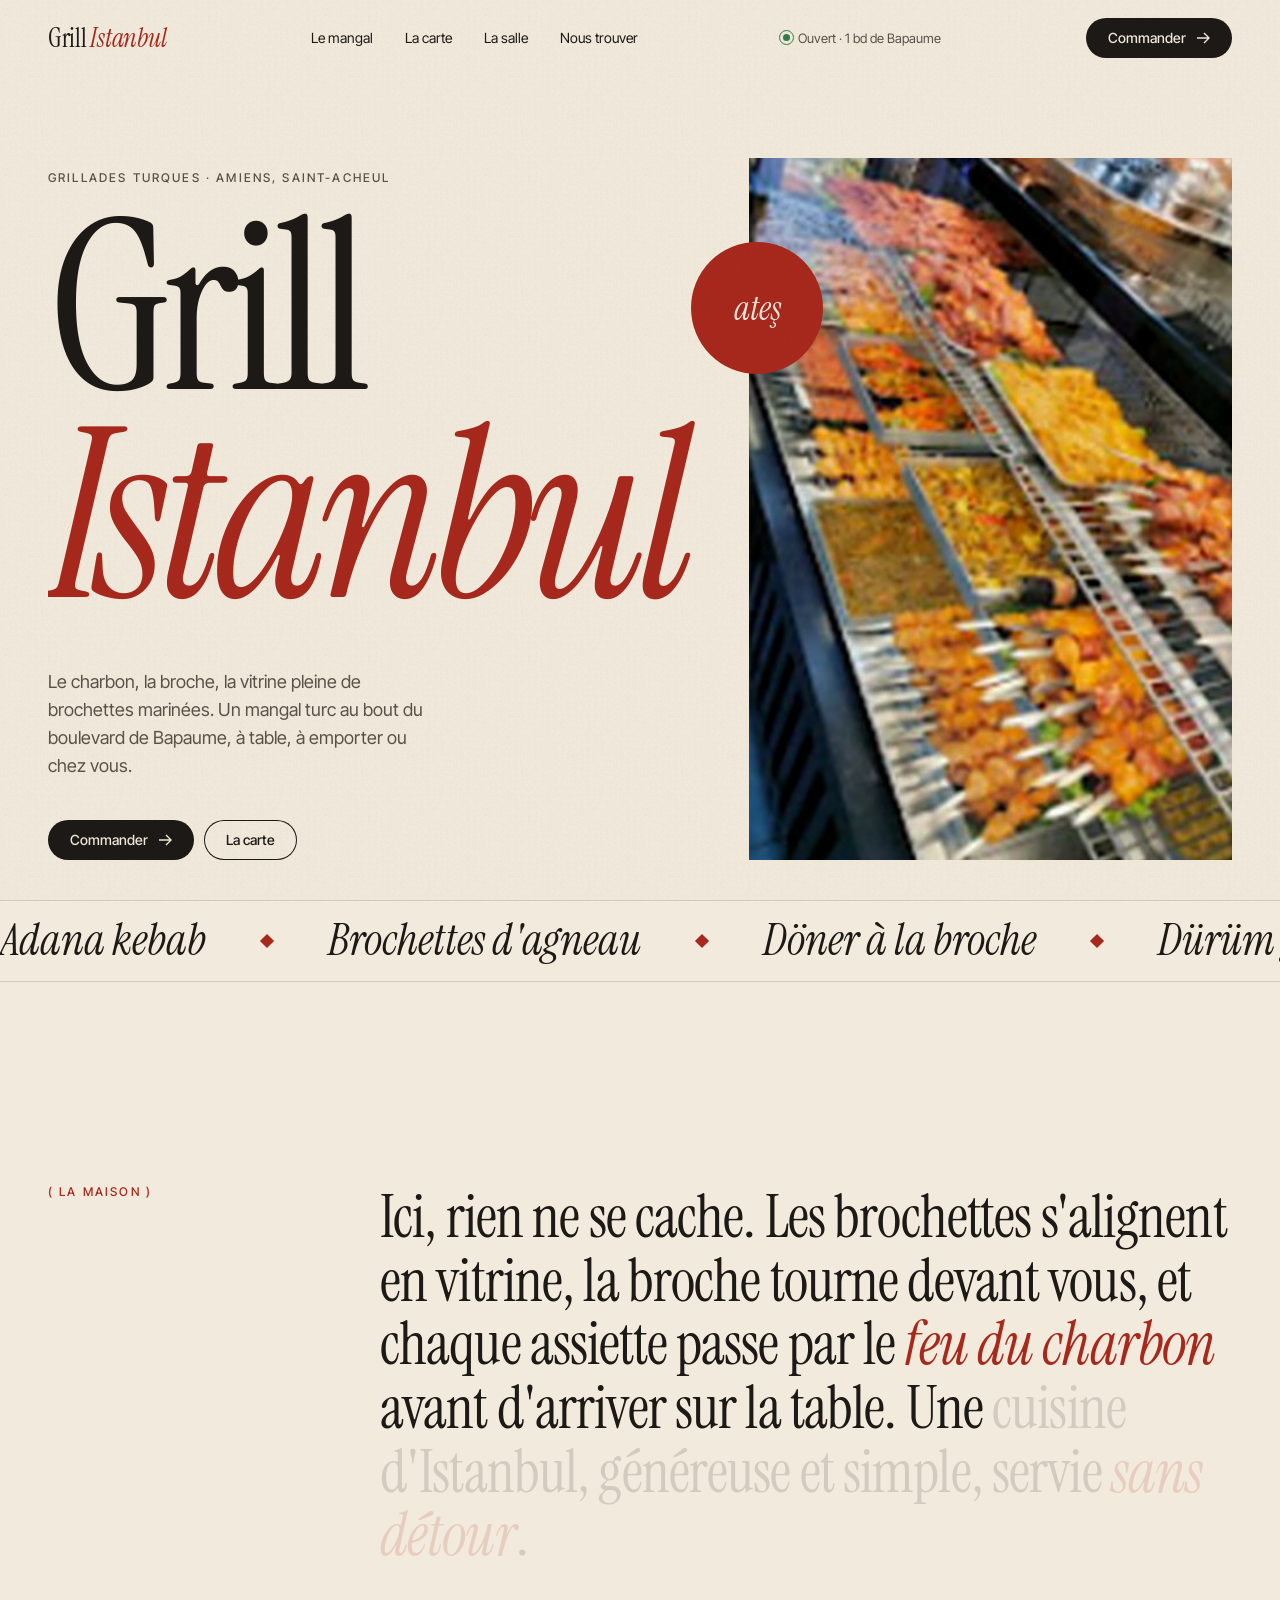
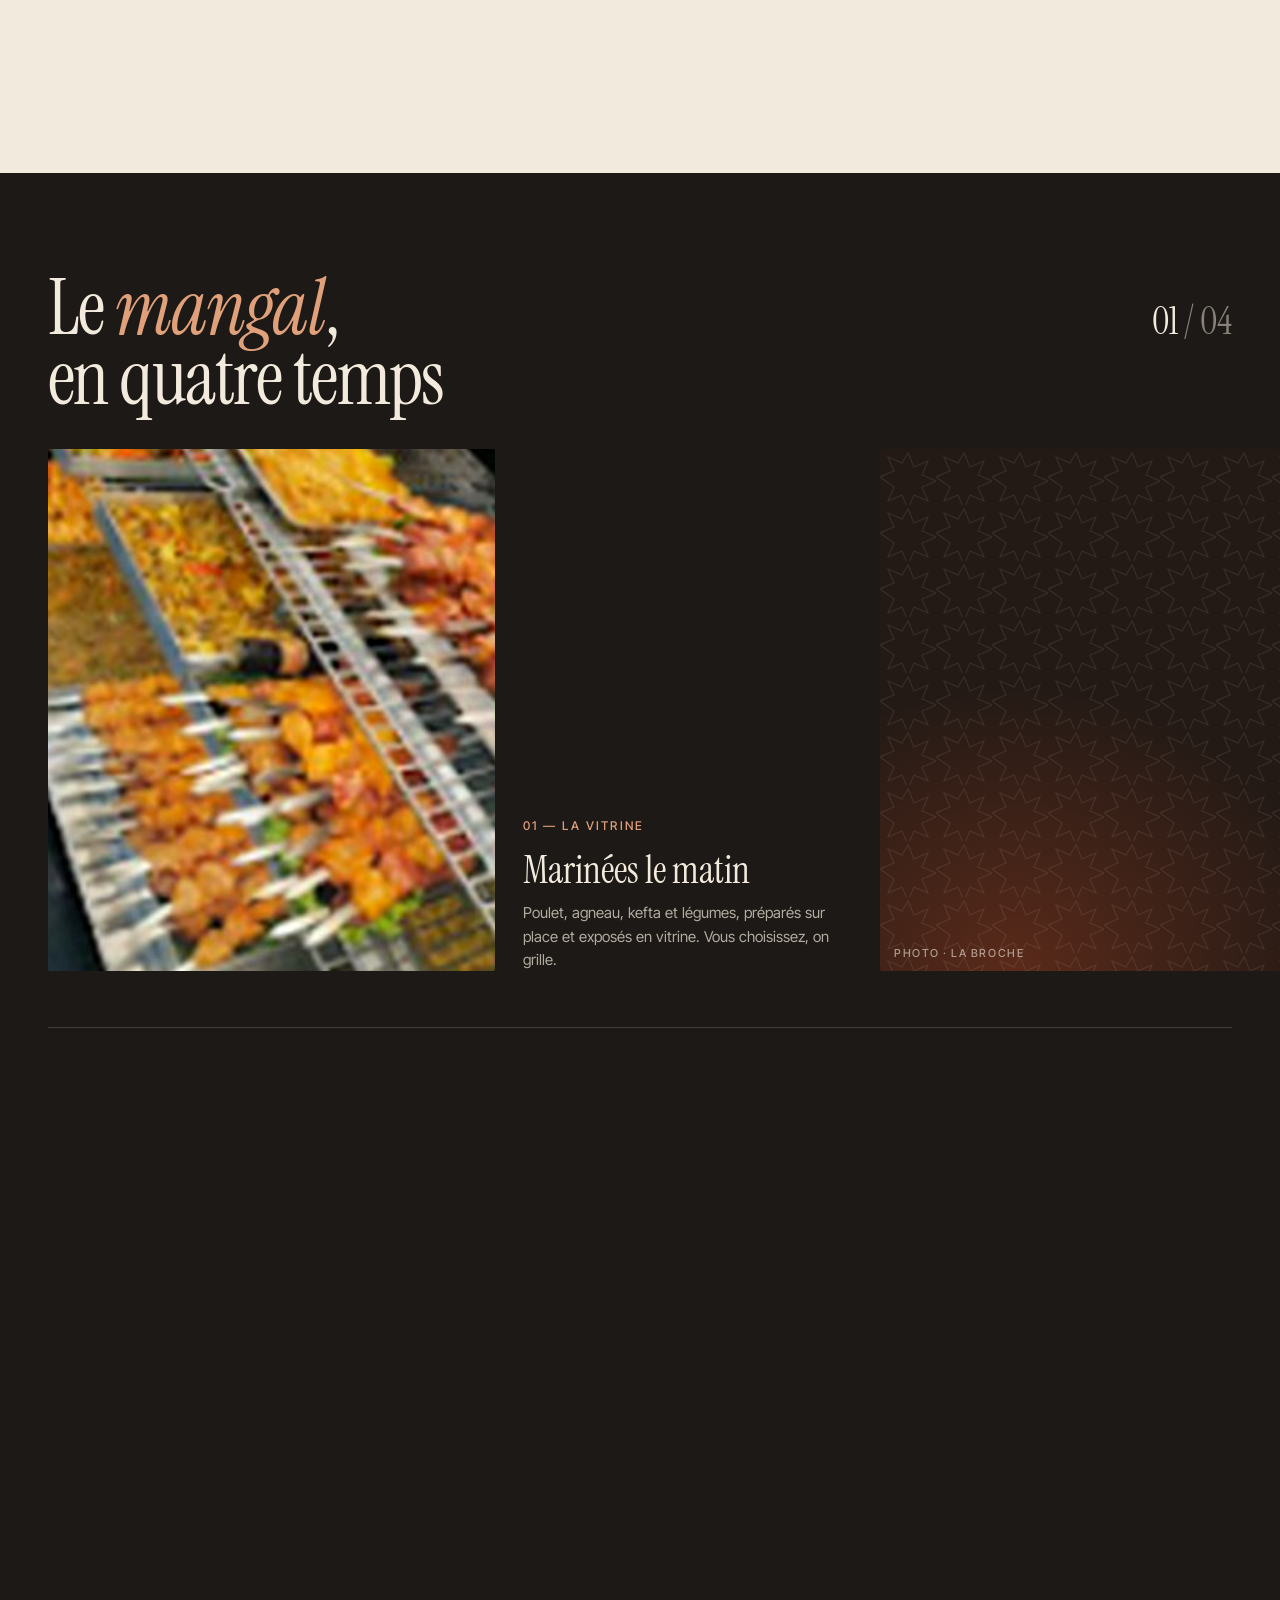
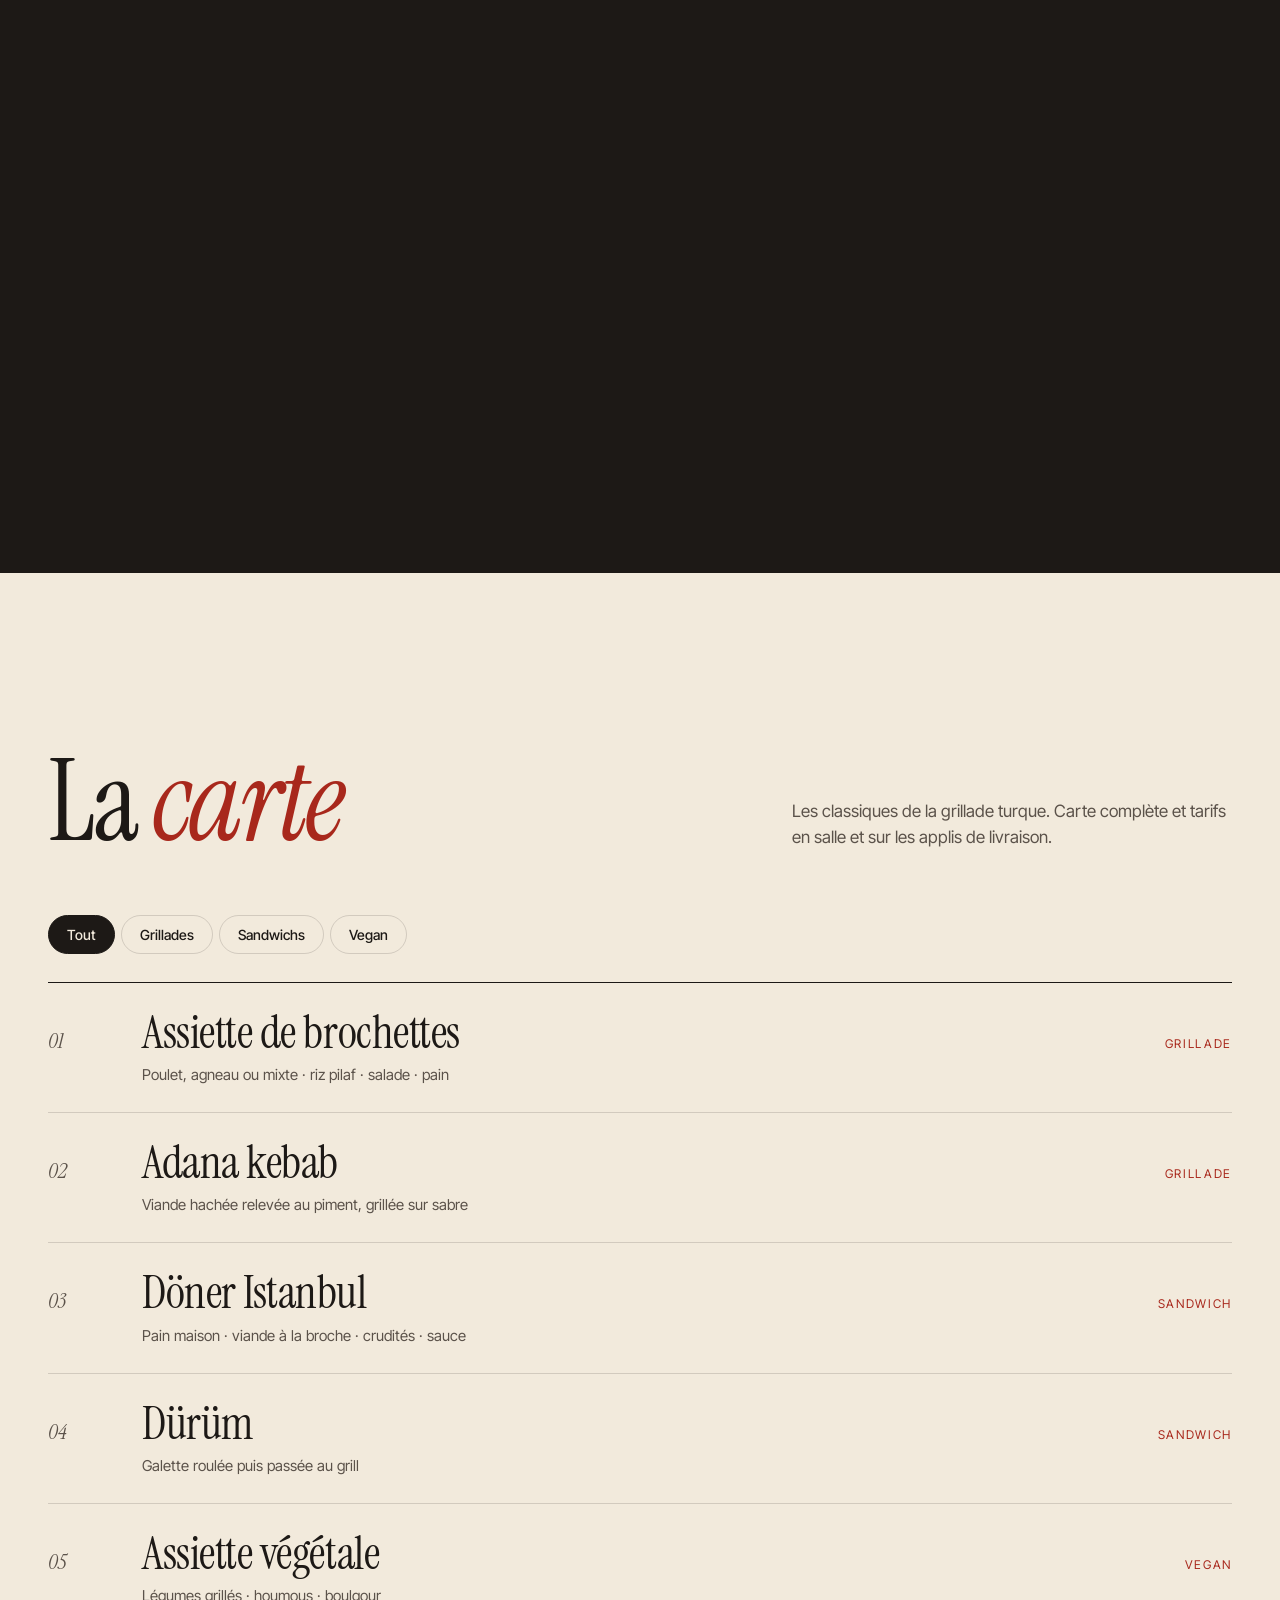
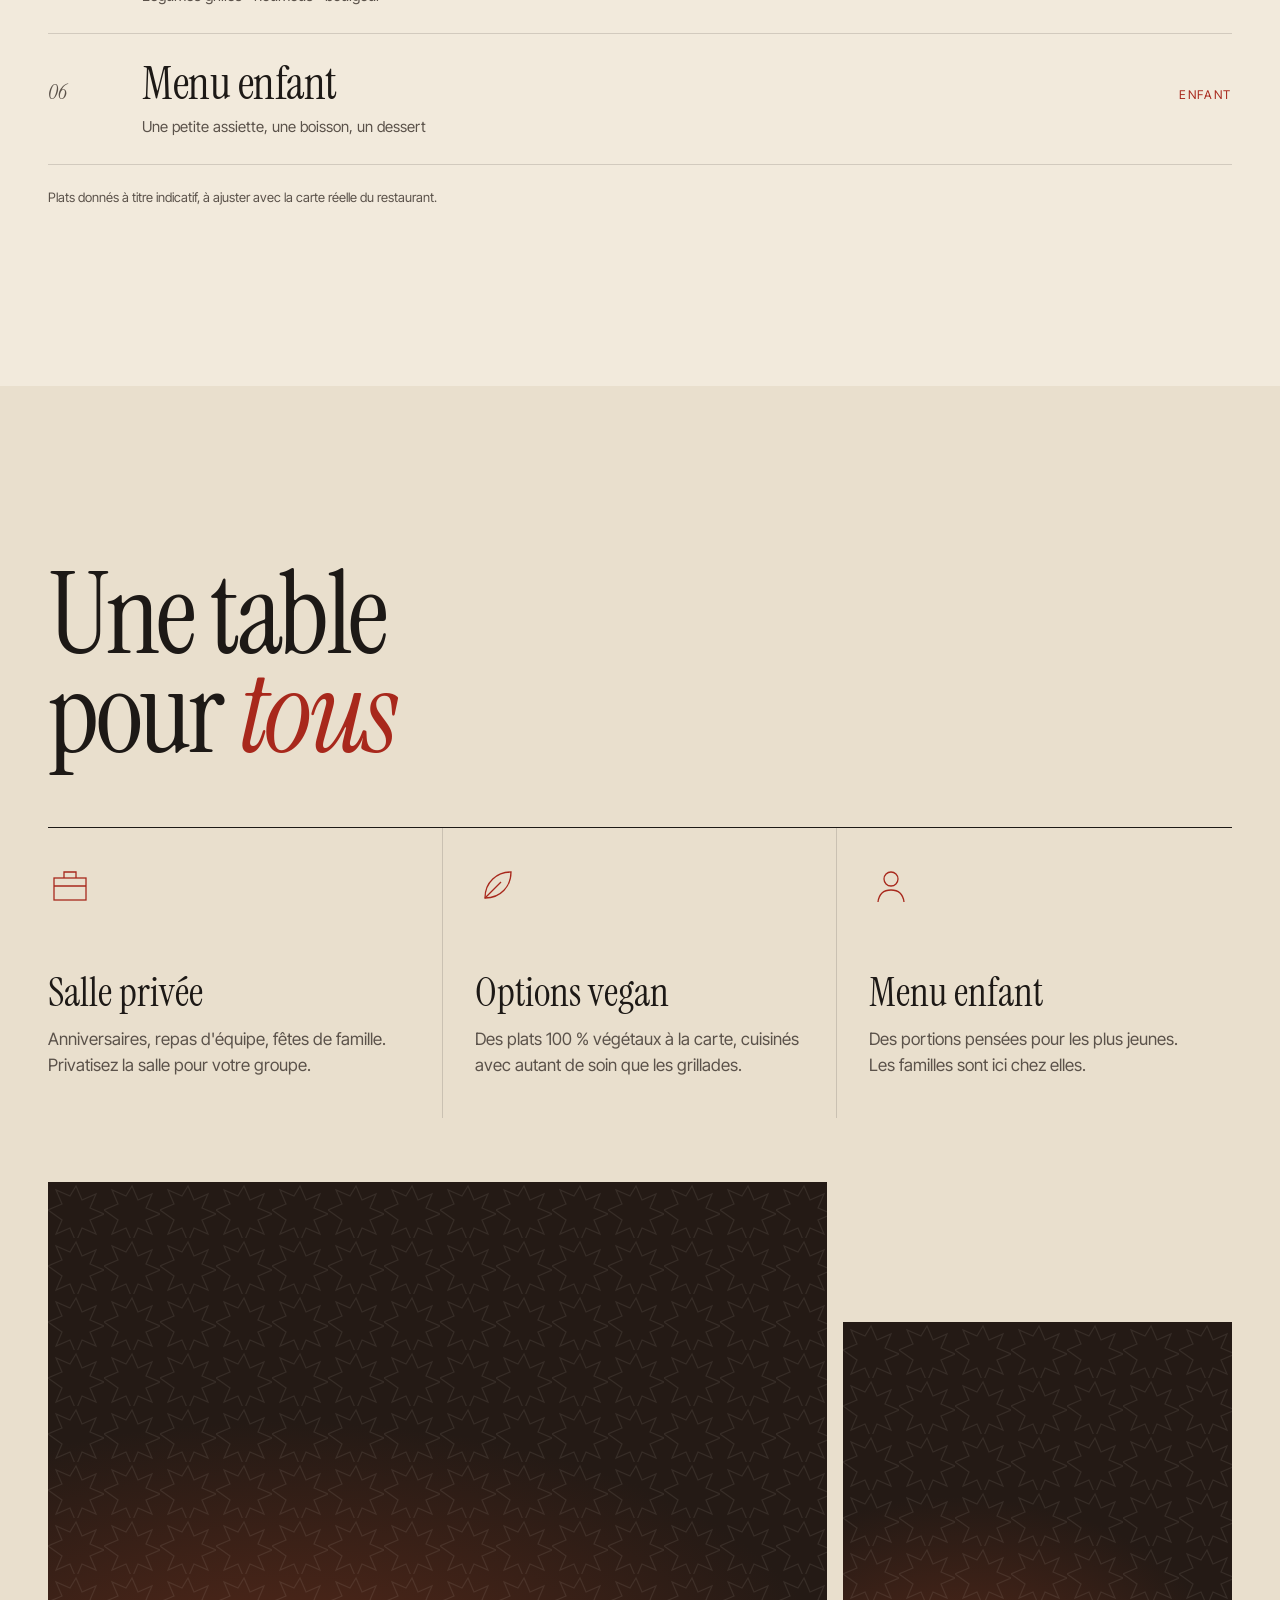
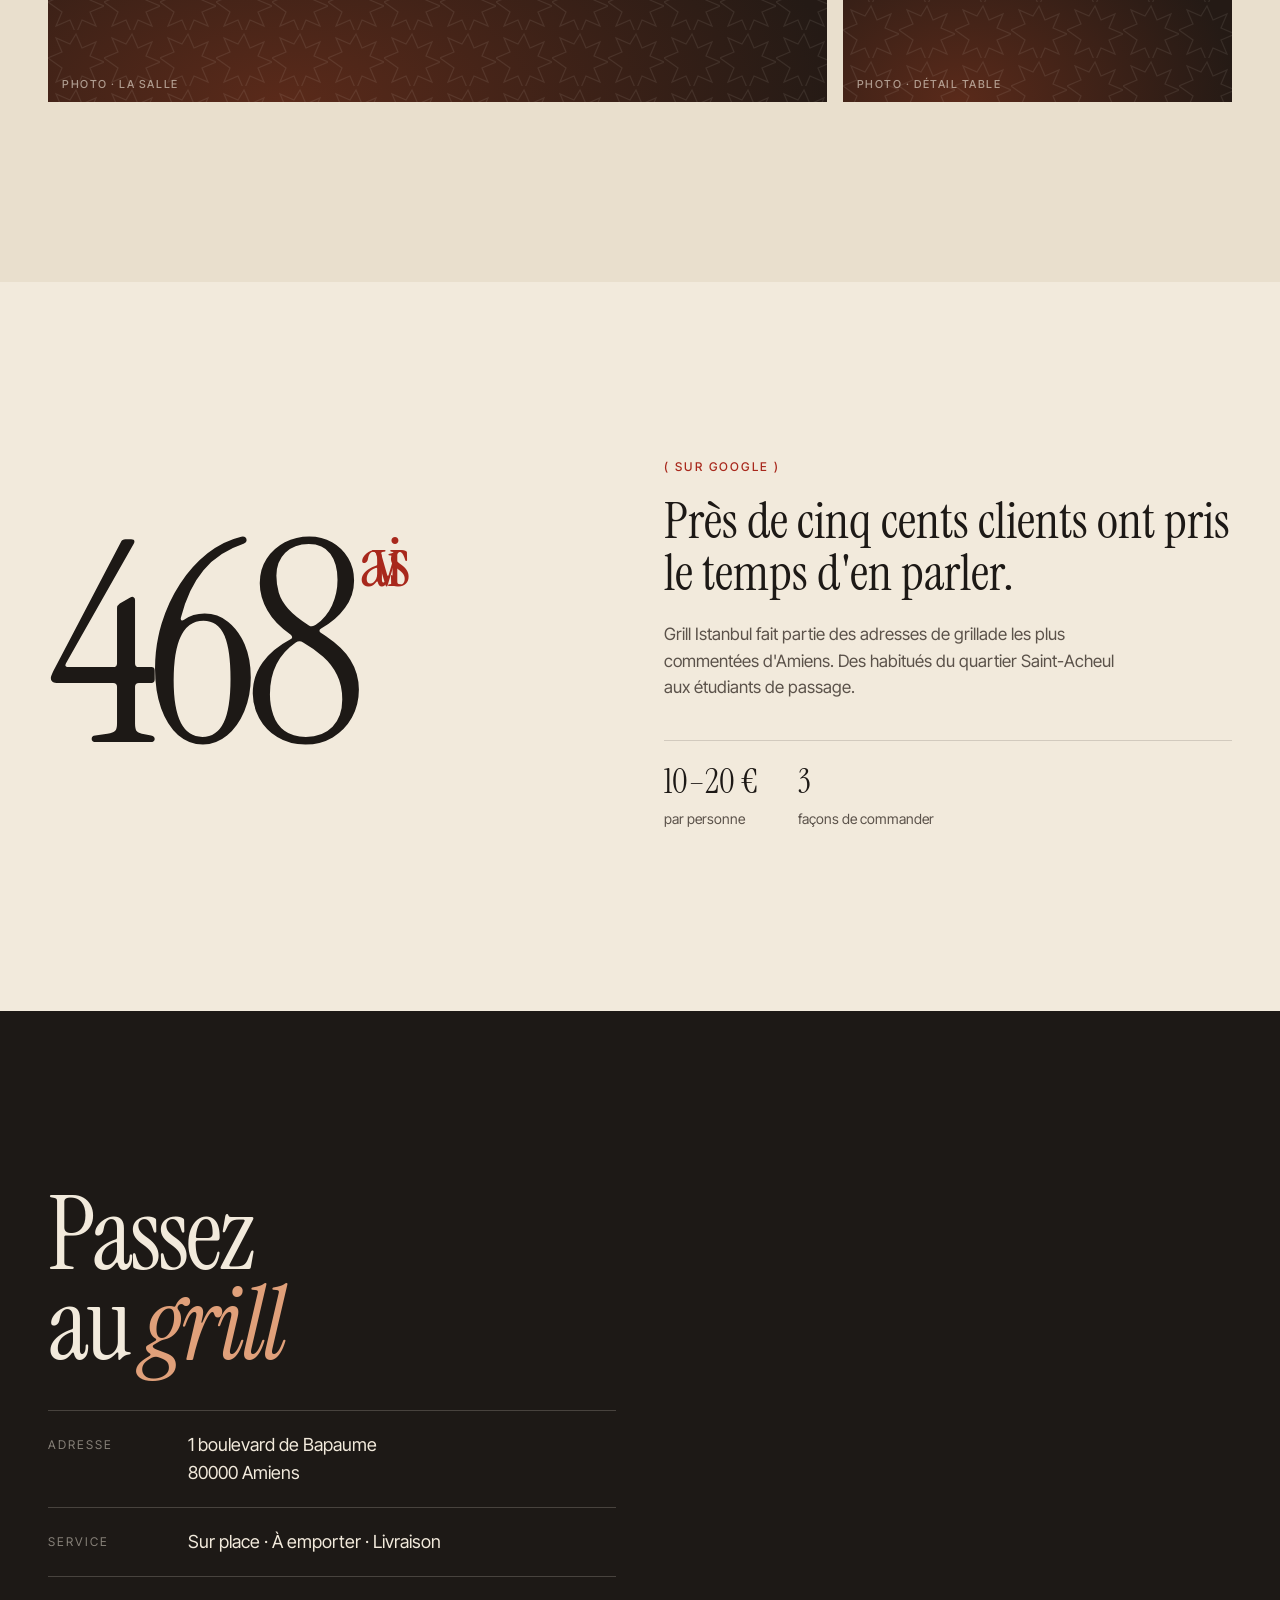
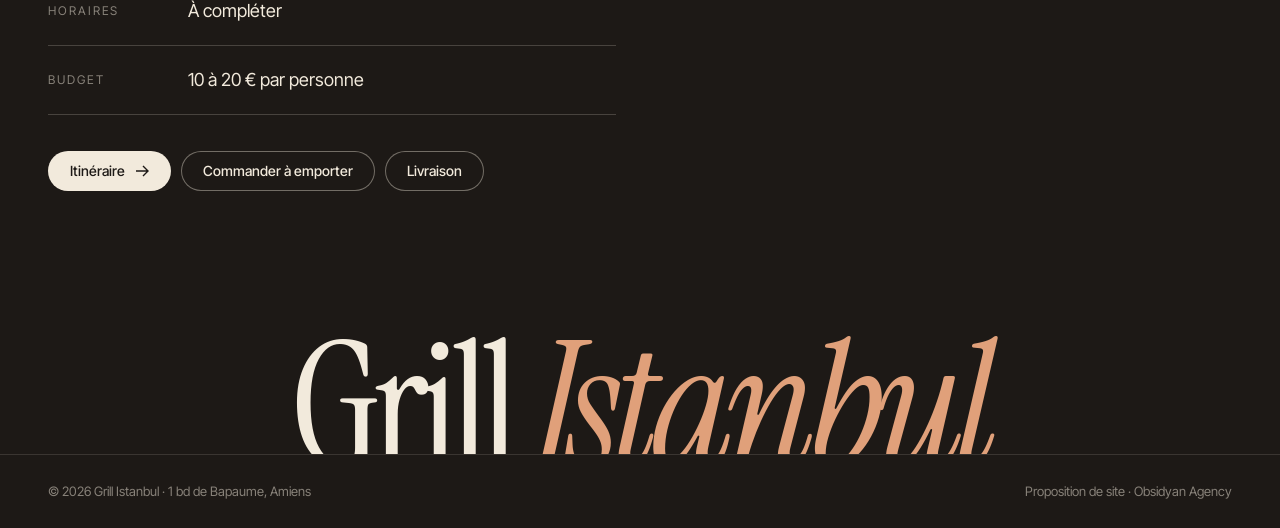
==== commit aedc94e2: "Polish mockups: real listing photos, illustrated Star Burger hero, tex-mex, favicons, OG tags; add h" ====
--- a/grill-istanbul/index.html
+++ b/grill-istanbul/index.html
@@ -6,6 +6,10 @@
 <title>Grill Istanbul — Mangal & kebab · Amiens</title>
 <meta name="description" content="Grill Istanbul, grillades turques au charbon à Amiens, 1 boulevard de Bapaume. Sur place, à emporter, en livraison. Salle privée, options vegan, menu enfant.">
 <meta name="theme-color" content="#f2eadc">
+<meta property="og:title" content="Grill Istanbul — Mangal & kebab à Amiens">
+<meta property="og:description" content="Grillades turques au charbon, 1 boulevard de Bapaume. Sur place, à emporter, en livraison.">
+<meta property="og:image" content="images/hero.jpg">
+<link rel="icon" href="data:image/svg+xml,%3Csvg xmlns=%27http://www.w3.org/2000/svg%27 viewBox=%270 0 64 64%27%3E%3Crect width=%2764%27 height=%2764%27 rx=%2714%27 fill=%27%23a8281c%27/%3E%3Ctext x=%2732%27 y=%2746%27 font-family=%27Georgia%27 font-style=%27italic%27 font-size=%2738%27 fill=%27%23f2eadc%27 text-anchor=%27middle%27%3EI%3C/text%3E%3C/svg%3E">
 <link rel="preconnect" href="https://fonts.googleapis.com">
 <link rel="preconnect" href="https://fonts.gstatic.com" crossorigin>
 <link href="https://fonts.googleapis.com/css2?family=Instrument+Serif:ital@0;1&family=Inter+Tight:wght@400;500;600&display=swap" rel="stylesheet">
@@ -30,7 +34,10 @@
 .ph{position:relative;overflow:hidden;background:#2a211b}
 .ph::after{content:attr(data-label);position:absolute;left:14px;bottom:12px;font:500 11px/1 var(--sans);letter-spacing:.14em;text-transform:uppercase;color:#f2eadc99}
 .ph:has(img)::after{display:none}
-.ph::before{content:"";position:absolute;inset:0;background:repeating-linear-gradient(135deg,#ffffff06 0 2px,transparent 2px 14px)}
+.ph{background:radial-gradient(120% 90% at 30% 100%,#5a2a1a,#241a15 60%)}
+.ph::before{content:"";position:absolute;inset:0;opacity:.09;background-size:56px 56px;background-image:url("data:image/svg+xml,%3Csvg xmlns='http://www.w3.org/2000/svg' viewBox='0 0 56 56'%3E%3Cpath d='M28 4l6 14 14-6-6 14 14 6-14 6 6 14-14-6-6 14-6-14-14 6 6-14L0 28l14-6-6-14 14 6z' fill='none' stroke='%23f2eadc' stroke-width='1.2'/%3E%3C/svg%3E")}
+.ph:has(img)::before{display:none}
+.ph img{filter:saturate(1.08) contrast(1.04)}
 .ph img{position:absolute;inset:0;width:100%;height:100%;object-fit:cover}
 
 /* nav */
@@ -121,7 +128,7 @@
 .tabs button{font:500 14px var(--sans);padding:10px 18px;border-radius:999px;border:1px solid var(--rule);background:none;color:var(--ink);cursor:pointer;transition:.35s var(--ease)}
 .tabs button[aria-selected=true]{background:var(--ink);color:var(--paper);border-color:var(--ink)}
 .list{list-style:none;border-top:1px solid var(--ink)}
-.list li{display:grid;grid-template-columns:70px 1fr auto;gap:24px;align-items:baseline;padding:26px 0;border-bottom:1px solid var(--rule);position:relative;cursor:default}
+.list li{isolation:isolate;display:grid;grid-template-columns:70px 1fr auto;gap:24px;align-items:baseline;padding:26px 0;border-bottom:1px solid var(--rule);position:relative;cursor:default}
 .list li::before{content:"";position:absolute;inset:0;background:var(--paper2);transform:scaleY(0);transform-origin:bottom;transition:transform .5s var(--ease);z-index:-1}
 .list li:hover::before{transform:scaleY(1)}
 .list .n{font:italic 400 22px var(--serif);color:var(--ink2)}
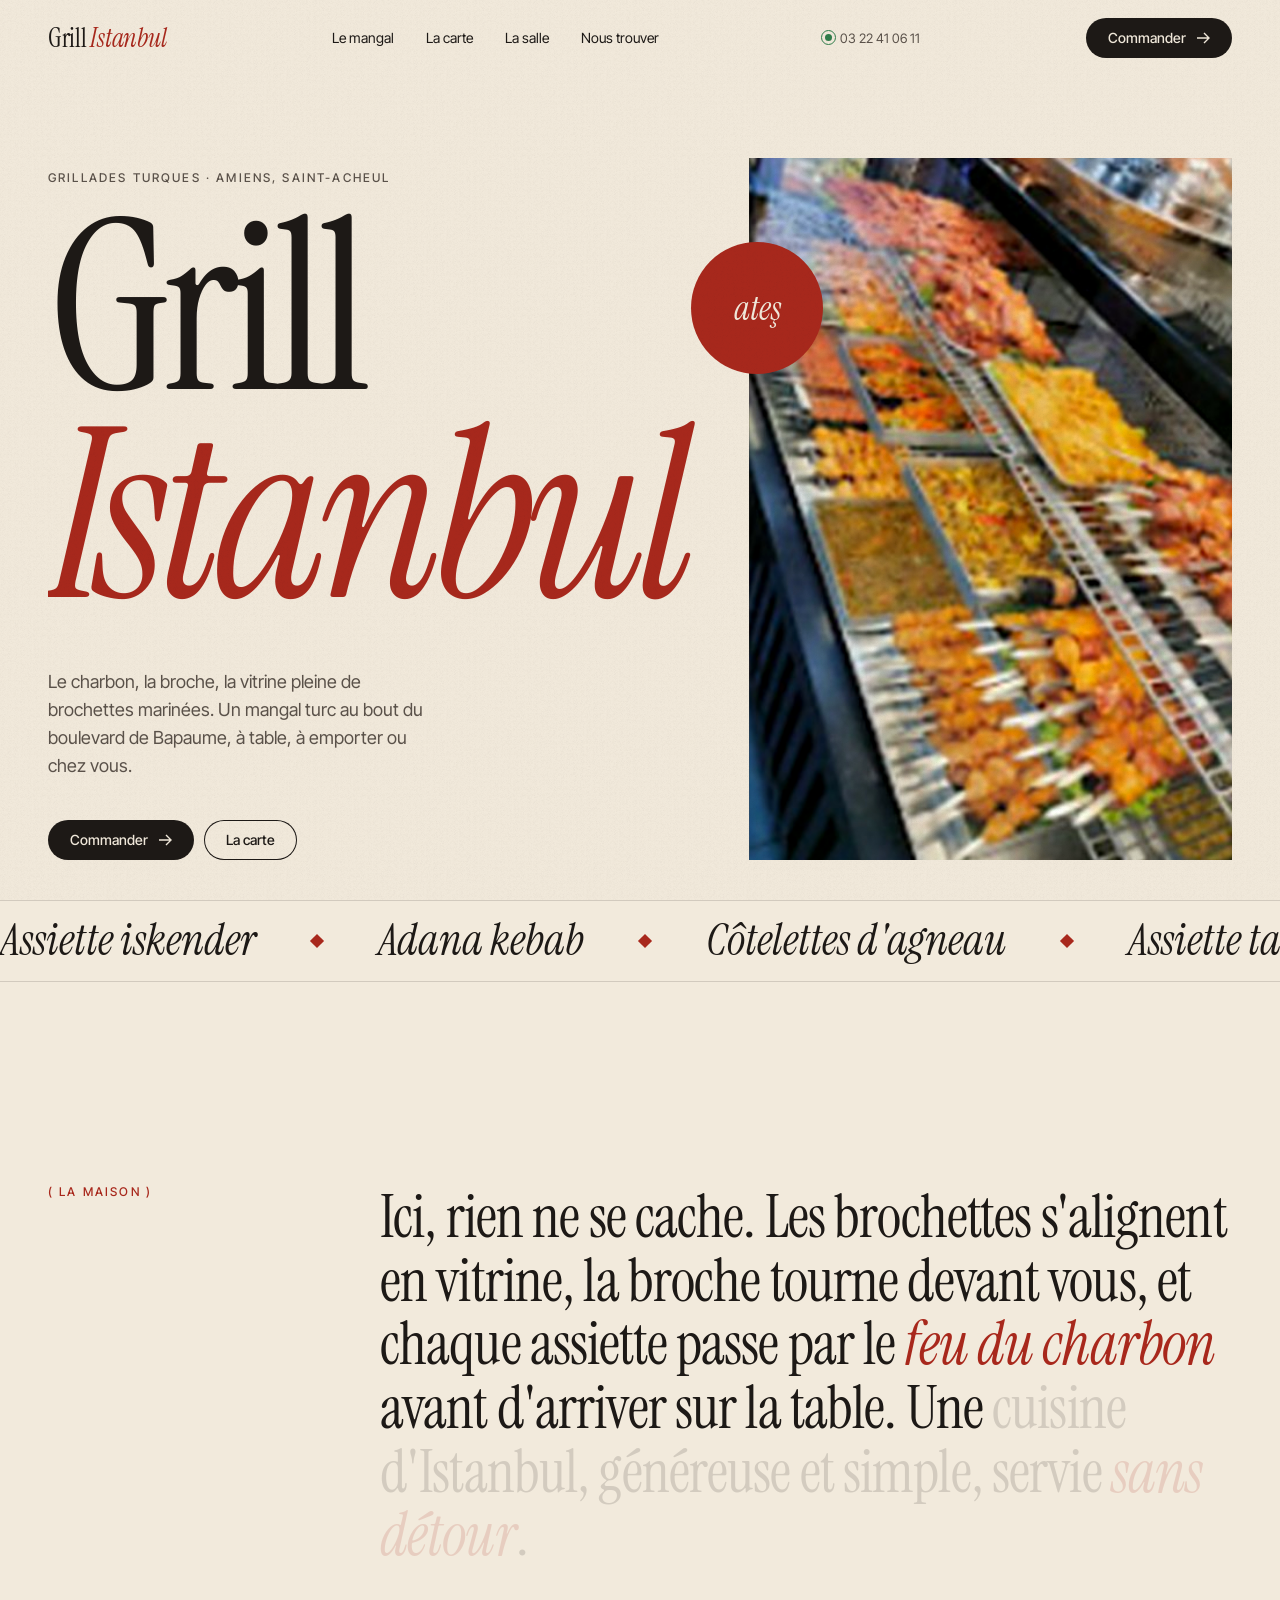
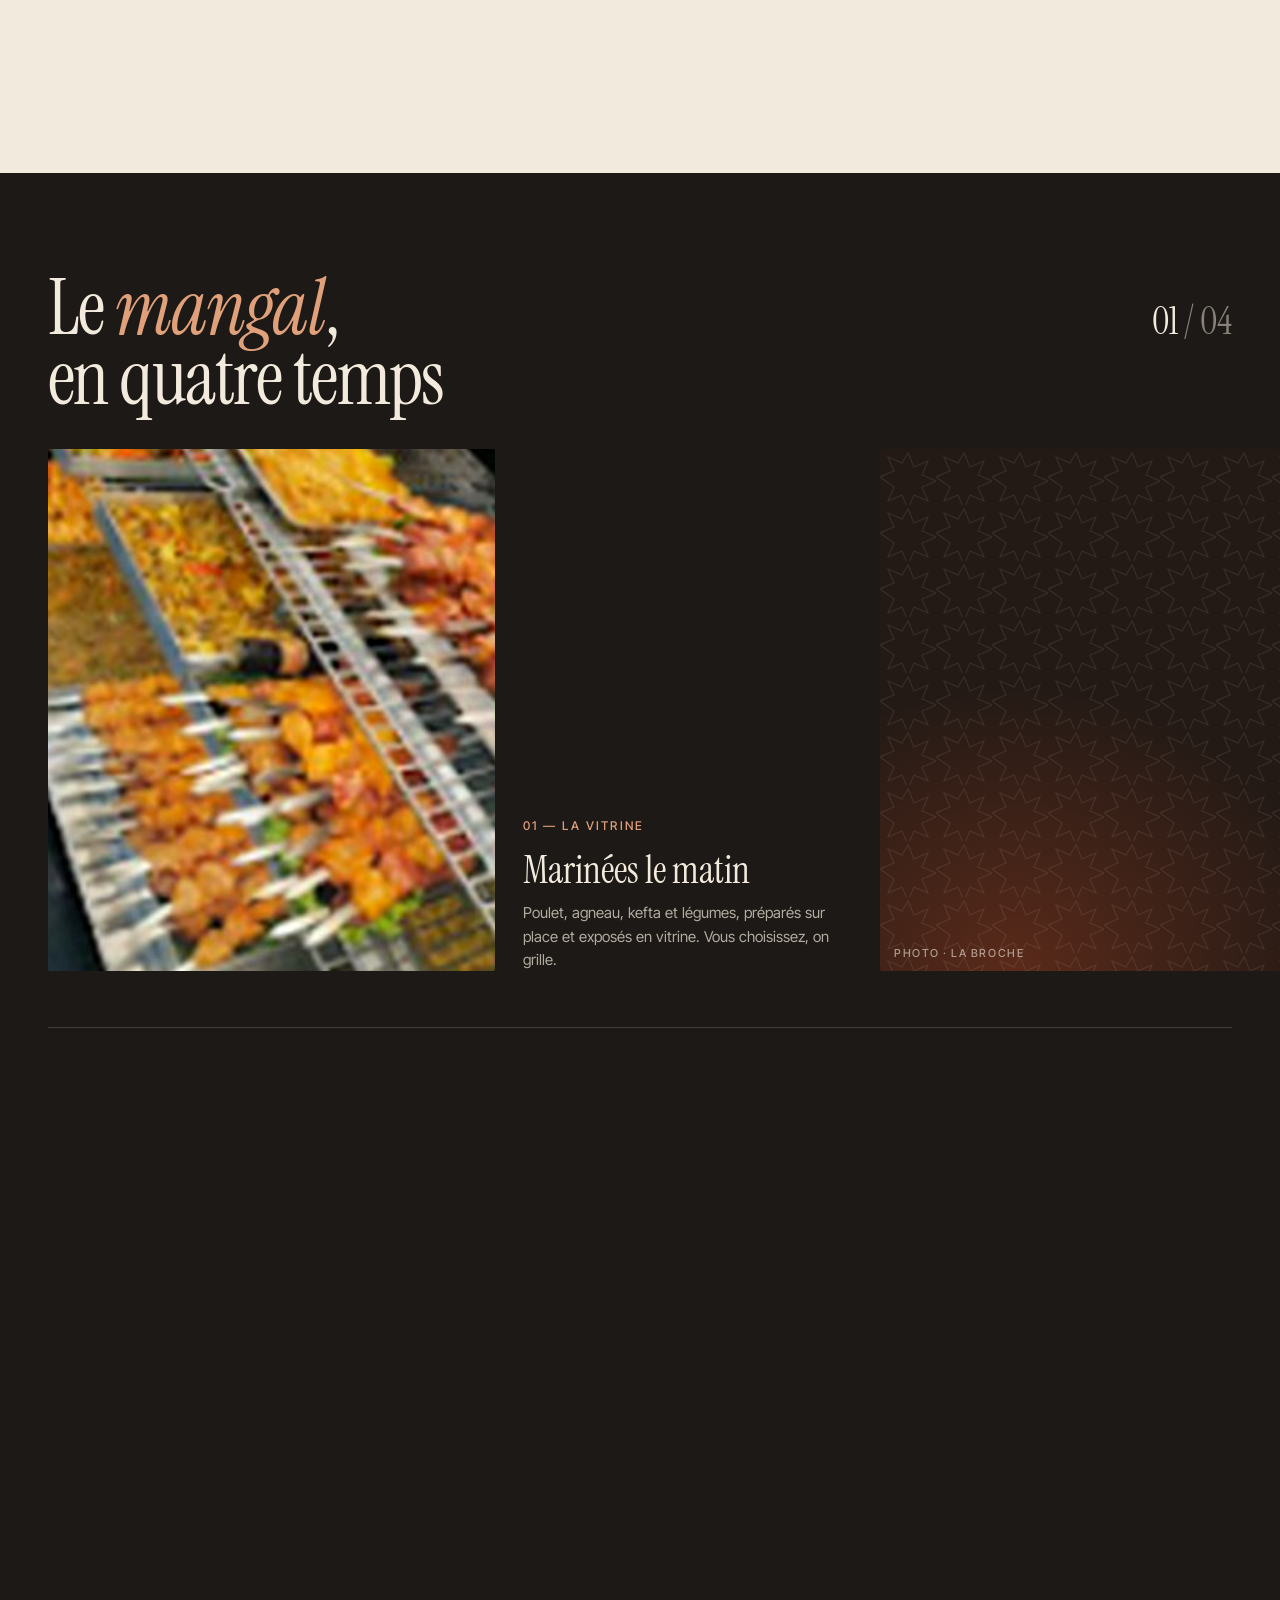
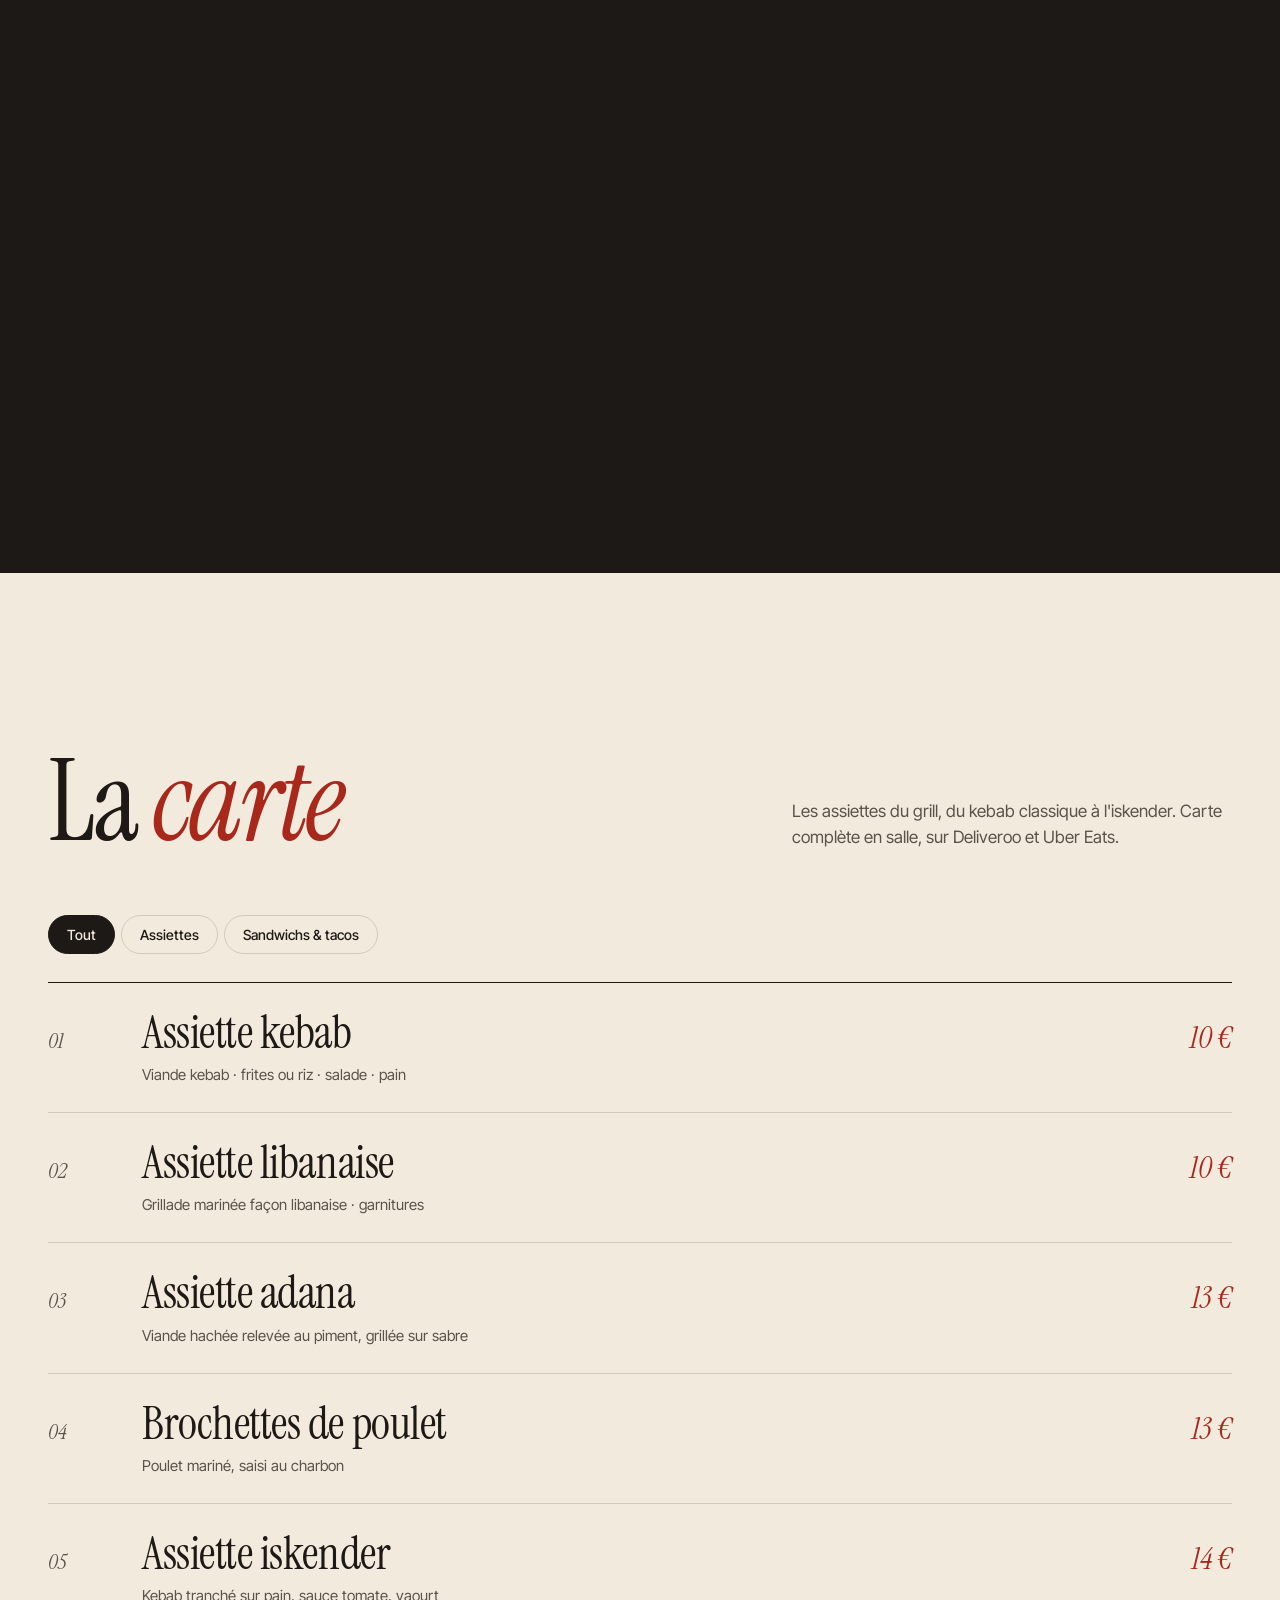
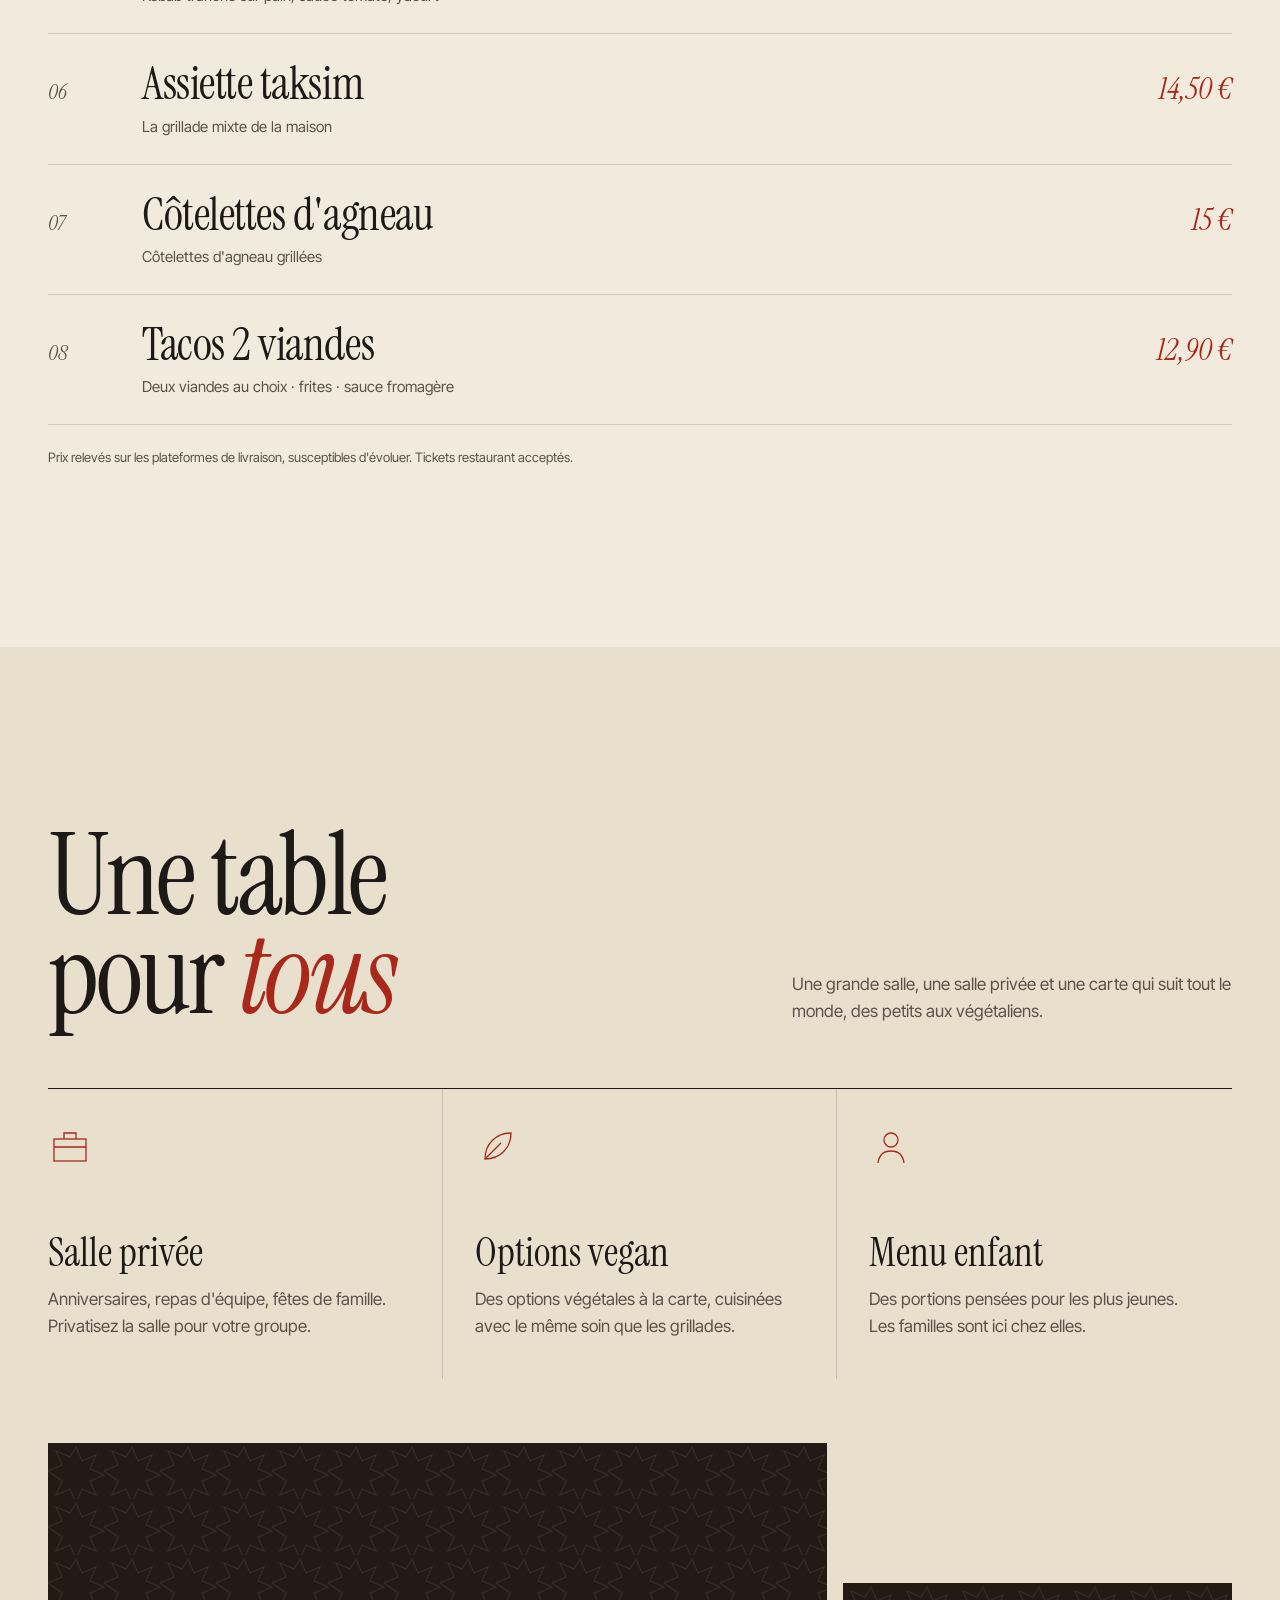
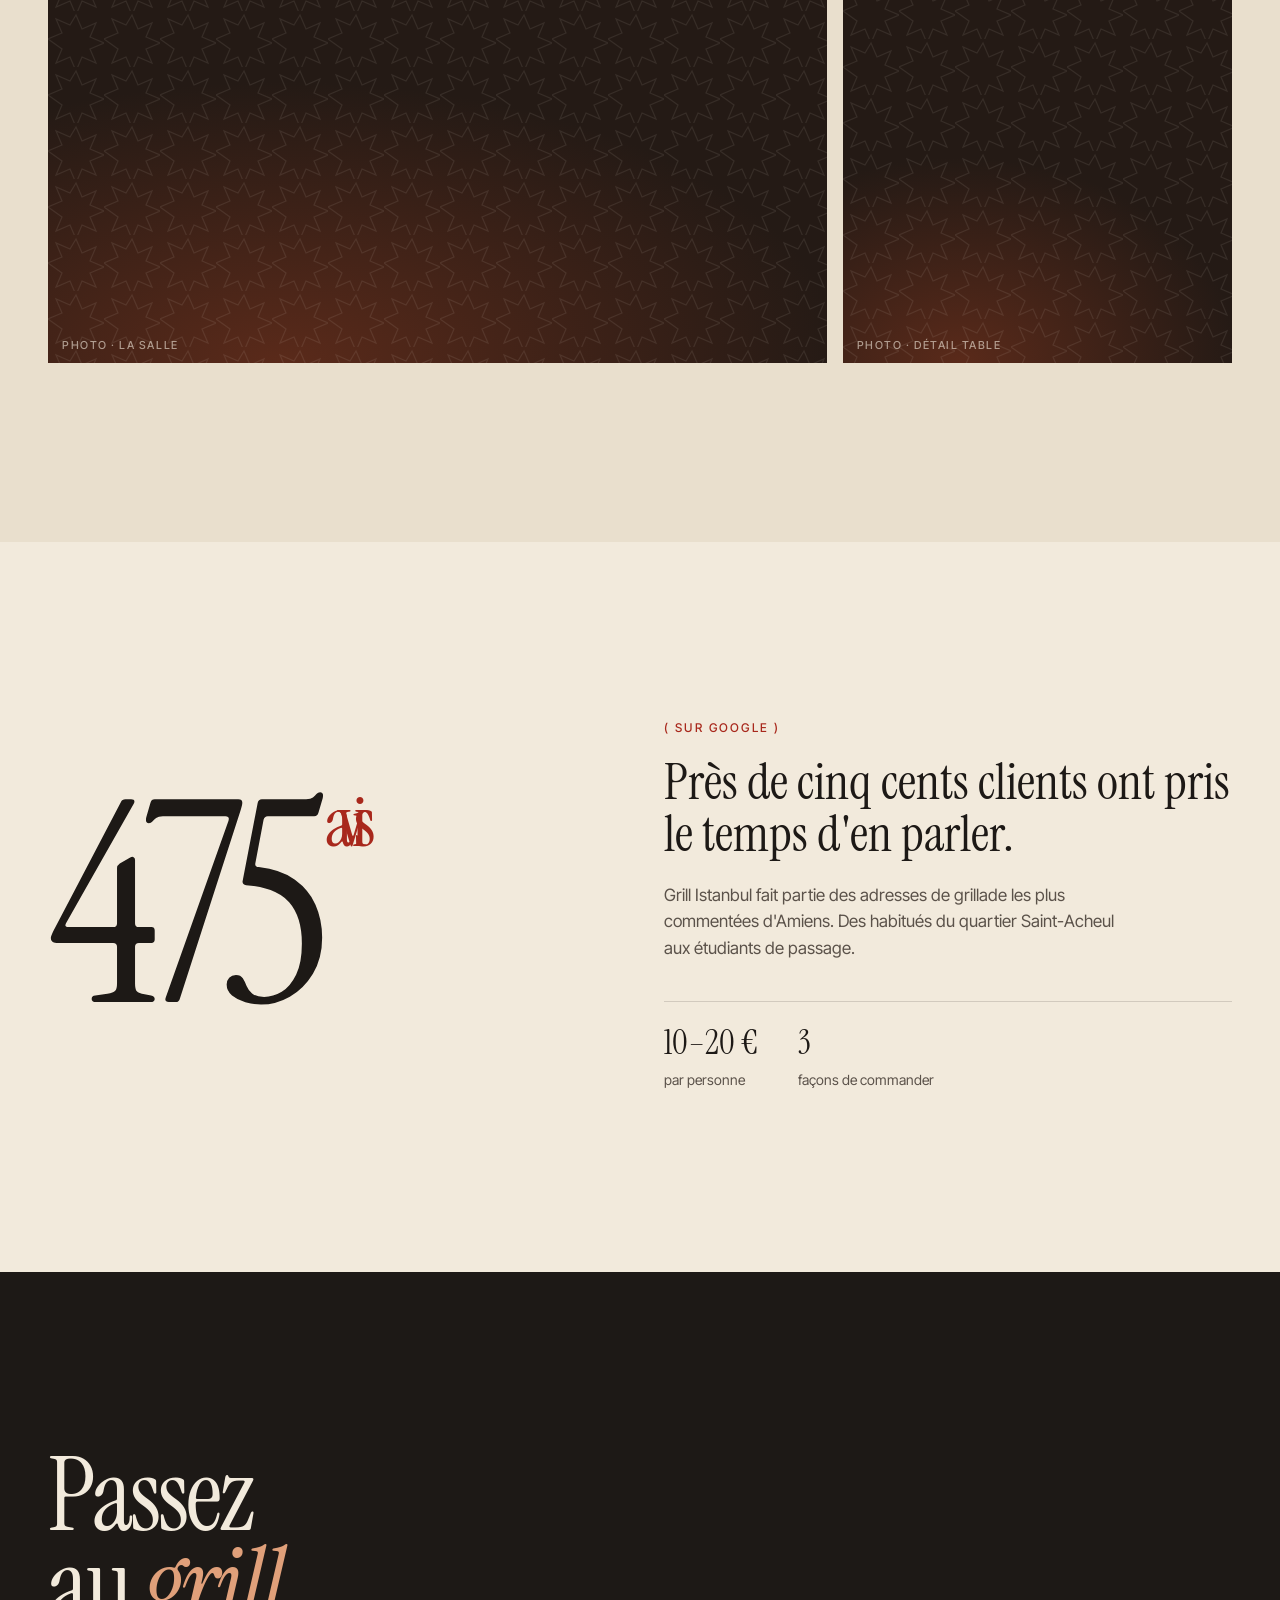
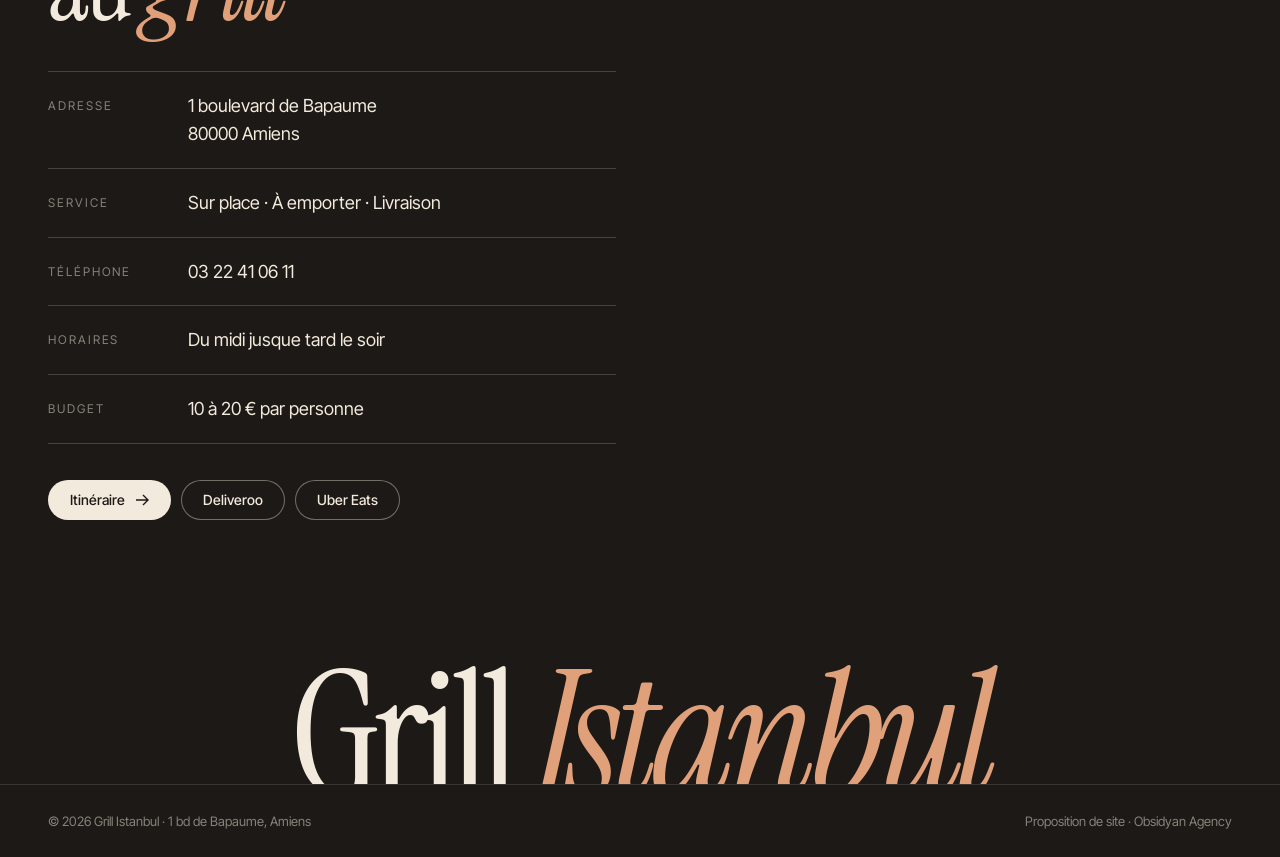
==== commit 90369b8a: "Use real restaurant data: menus, prices, phone, delivery links, live open status Co-Authored-By: Cla" ====
--- a/grill-istanbul/index.html
+++ b/grill-istanbul/index.html
@@ -135,7 +135,7 @@
 .list h3{font:400 clamp(30px,3.6vw,52px)/1 var(--serif);letter-spacing:-.01em;transition:transform .5s var(--ease)}
 .list li:hover h3{transform:translateX(14px)}
 .list p{color:var(--ink2);font-size:15px;margin-top:8px}
-.list .tag{font-size:12px;letter-spacing:.14em;text-transform:uppercase;color:var(--red)}
+.list .tag{font:italic 400 clamp(24px,2.4vw,34px)/1 var(--serif);color:var(--red);white-space:nowrap;font-variant-numeric:tabular-nums}
 .list li[hidden]{display:none}
 .peek{position:fixed;left:0;top:0;width:280px;height:340px;pointer-events:none;z-index:40;opacity:0;transform:translate(-50%,-50%) scale(.85) rotate(-4deg);transition:opacity .35s,transform .5s var(--ease)}
 .peek.on{opacity:1;transform:translate(-50%,-50%) scale(1) rotate(-4deg)}
@@ -238,7 +238,7 @@
   <li><a href="#salle">La salle</a></li>
   <li><a href="#venir">Nous trouver</a></li>
  </ul>
- <span class="status"><span class="dot"></span>Ouvert · 1 bd de Bapaume</span>
+ <a class="status" href="tel:+33322410611"><span class="dot"></span>03 22 41 06 11</a>
  <a href="#venir" class="cta">Commander <svg width="14" height="14" viewBox="0 0 14 14" fill="none"><path d="M1 7h12M8 2l5 5-5 5" stroke="currentColor" stroke-width="1.4"/></svg></a>
 </header>
 
@@ -265,8 +265,8 @@
 </section>
 
 <div class="ticker" aria-hidden="true">
- <div><span>Adana kebab</span><span>Brochettes d'agneau</span><span>Döner à la broche</span><span>Dürüm grillé</span><span>Pain sorti du four</span></div>
- <div><span>Adana kebab</span><span>Brochettes d'agneau</span><span>Döner à la broche</span><span>Dürüm grillé</span><span>Pain sorti du four</span></div>
+ <div><span>Assiette iskender</span><span>Adana kebab</span><span>Côtelettes d'agneau</span><span>Assiette taksim</span><span>Brochettes de poulet</span></div>
+ <div><span>Assiette iskender</span><span>Adana kebab</span><span>Côtelettes d'agneau</span><span>Assiette taksim</span><span>Brochettes de poulet</span></div>
 </div>
 
 <section class="manifesto">
@@ -290,23 +290,24 @@
 <section class="menu" id="carte">
  <div class="sec-head">
   <h2 class="rv">La <em>carte</em></h2>
-  <p class="rv">Les classiques de la grillade turque. Carte complète et tarifs en salle et sur les applis de livraison.</p>
+  <p class="rv">Les assiettes du grill, du kebab classique à l'iskender. Carte complète en salle, sur Deliveroo et Uber Eats.</p>
  </div>
  <div class="tabs rv" role="tablist">
   <button role="tab" aria-selected="true" data-f="*">Tout</button>
-  <button role="tab" aria-selected="false" data-f="g">Grillades</button>
-  <button role="tab" aria-selected="false" data-f="s">Sandwichs</button>
-  <button role="tab" aria-selected="false" data-f="v">Vegan</button>
+  <button role="tab" aria-selected="false" data-f="a">Assiettes</button>
+  <button role="tab" aria-selected="false" data-f="s">Sandwichs & tacos</button>
  </div>
  <ol class="list" id="list">
-  <li data-c="g" data-img="images/brochettes.jpg"><span class="n">01</span><div><h3>Assiette de brochettes</h3><p>Poulet, agneau ou mixte · riz pilaf · salade · pain</p></div><span class="tag">Grillade</span></li>
-  <li data-c="g" data-img="images/adana.jpg"><span class="n">02</span><div><h3>Adana kebab</h3><p>Viande hachée relevée au piment, grillée sur sabre</p></div><span class="tag">Grillade</span></li>
-  <li data-c="s" data-img="images/doner.jpg"><span class="n">03</span><div><h3>Döner Istanbul</h3><p>Pain maison · viande à la broche · crudités · sauce</p></div><span class="tag">Sandwich</span></li>
-  <li data-c="s" data-img="images/durum.jpg"><span class="n">04</span><div><h3>Dürüm</h3><p>Galette roulée puis passée au grill</p></div><span class="tag">Sandwich</span></li>
-  <li data-c="v" data-img="images/vegan.jpg"><span class="n">05</span><div><h3>Assiette végétale</h3><p>Légumes grillés · houmous · boulgour</p></div><span class="tag">Vegan</span></li>
-  <li data-c="g" data-img="images/enfant.jpg"><span class="n">06</span><div><h3>Menu enfant</h3><p>Une petite assiette, une boisson, un dessert</p></div><span class="tag">Enfant</span></li>
+  <li data-c="a" data-img="images/hero.jpg"><span class="n">01</span><div><h3>Assiette kebab</h3><p>Viande kebab · frites ou riz · salade · pain</p></div><span class="tag">10 €</span></li>
+  <li data-c="a" data-img="images/vitrine.jpg"><span class="n">02</span><div><h3>Assiette libanaise</h3><p>Grillade marinée façon libanaise · garnitures</p></div><span class="tag">10 €</span></li>
+  <li data-c="a" data-img="images/brochettes.jpg"><span class="n">03</span><div><h3>Assiette adana</h3><p>Viande hachée relevée au piment, grillée sur sabre</p></div><span class="tag">13 €</span></li>
+  <li data-c="a" data-img="images/brochettes.jpg"><span class="n">04</span><div><h3>Brochettes de poulet</h3><p>Poulet mariné, saisi au charbon</p></div><span class="tag">13 €</span></li>
+  <li data-c="a" data-img="images/vitrine.jpg"><span class="n">05</span><div><h3>Assiette iskender</h3><p>Kebab tranché sur pain, sauce tomate, yaourt</p></div><span class="tag">14 €</span></li>
+  <li data-c="a" data-img="images/hero.jpg"><span class="n">06</span><div><h3>Assiette taksim</h3><p>La grillade mixte de la maison</p></div><span class="tag">14,50 €</span></li>
+  <li data-c="a" data-img="images/brochettes.jpg"><span class="n">07</span><div><h3>Côtelettes d'agneau</h3><p>Côtelettes d'agneau grillées</p></div><span class="tag">15 €</span></li>
+  <li data-c="s" data-img="images/vitrine.jpg"><span class="n">08</span><div><h3>Tacos 2 viandes</h3><p>Deux viandes au choix · frites · sauce fromagère</p></div><span class="tag">12,90 €</span></li>
  </ol>
- <p class="note">Plats donnés à titre indicatif, à ajuster avec la carte réelle du restaurant.</p>
+ <p class="note">Prix relevés sur les plateformes de livraison, susceptibles d'évoluer. Tickets restaurant acceptés.</p>
 </section>
 <div class="peek" id="peek" aria-hidden="true"><div class="ph" data-label="Photo du plat"></div></div>
 
@@ -317,7 +318,7 @@
  </div>
  <div class="occ-grid">
   <article class="rv"><svg viewBox="0 0 44 44" fill="none" stroke="currentColor" stroke-width="1.3"><rect x="6" y="14" width="32" height="22"/><path d="M6 22h32M16 14V8h12v6"/></svg><h3>Salle privée</h3><p>Anniversaires, repas d'équipe, fêtes de famille. Privatisez la salle pour votre groupe.</p></article>
-  <article class="rv"><svg viewBox="0 0 44 44" fill="none" stroke="currentColor" stroke-width="1.3"><path d="M10 34C10 18 22 8 36 8c0 14-10 26-26 26z"/><path d="M10 34 26 18"/></svg><h3>Options vegan</h3><p>Des plats 100 % végétaux à la carte, cuisinés avec autant de soin que les grillades.</p></article>
+  <article class="rv"><svg viewBox="0 0 44 44" fill="none" stroke="currentColor" stroke-width="1.3"><path d="M10 34C10 18 22 8 36 8c0 14-10 26-26 26z"/><path d="M10 34 26 18"/></svg><h3>Options vegan</h3><p>Des options végétales à la carte, cuisinées avec le même soin que les grillades.</p></article>
   <article class="rv"><svg viewBox="0 0 44 44" fill="none" stroke="currentColor" stroke-width="1.3"><circle cx="22" cy="15" r="7"/><path d="M9 38c1-8 6-12 13-12s12 4 13 12"/></svg><h3>Menu enfant</h3><p>Des portions pensées pour les plus jeunes. Les familles sont ici chez elles.</p></article>
  </div>
  <div class="occ-fig">
@@ -343,13 +344,14 @@
    <dl class="facts rv">
     <div><dt>Adresse</dt><dd>1 boulevard de Bapaume<br>80000 Amiens</dd></div>
     <div><dt>Service</dt><dd>Sur place · À emporter · Livraison</dd></div>
-    <div><dt>Horaires</dt><dd>À compléter</dd></div>
+    <div><dt>Téléphone</dt><dd><a href="tel:+33322410611">03 22 41 06 11</a></dd></div>
+    <div><dt>Horaires</dt><dd>Du midi jusque tard le soir</dd></div>
     <div><dt>Budget</dt><dd>10 à 20 € par personne</dd></div>
    </dl>
    <div class="ctas rv">
     <a class="cta" href="https://www.google.com/maps/dir/?api=1&destination=Grill+Istanbul+1+Bd+de+Bapaume+80000+Amiens" target="_blank" rel="noopener">Itinéraire <svg width="14" height="14" viewBox="0 0 14 14" fill="none"><path d="M1 7h12M8 2l5 5-5 5" stroke="currentColor" stroke-width="1.4"/></svg></a>
-    <a class="cta line" href="#">Commander à emporter</a>
-    <a class="cta line" href="#">Livraison</a>
+    <a class="cta line" href="https://deliveroo.fr/fr/menu/amiens/sud-ouest-saint-acheul/grill-istanbul-amiens" target="_blank" rel="noopener">Deliveroo</a>
+    <a class="cta line" href="https://www.ubereats.com/fr/store/grill-istanbul/ARKVbf6EVvmKI55ItqeckA" target="_blank" rel="noopener">Uber Eats</a>
    </div>
   </div>
   <div class="map rv"><iframe title="Plan d'accès Grill Istanbul" loading="lazy" src="https://www.google.com/maps?q=1+Boulevard+de+Bapaume+80000+Amiens&z=16&output=embed"></iframe></div>
@@ -358,7 +360,7 @@
 </section>
 </main>
 <footer><span>© 2026 Grill Istanbul · 1 bd de Bapaume, Amiens</span><span>Proposition de site · Obsidyan Agency</span></footer>
-<div class="mbar" id="mbar"><a href="#venir" class="cta">Commander</a><a class="cta line" style="background:var(--paper)" href="https://www.google.com/maps/dir/?api=1&destination=Grill+Istanbul+1+Bd+de+Bapaume+80000+Amiens">Itinéraire</a></div>
+<div class="mbar" id="mbar"><a href="tel:+33322410611" class="cta">Appeler</a><a class="cta line" style="background:var(--paper)" href="https://www.google.com/maps/dir/?api=1&destination=Grill+Istanbul+1+Bd+de+Bapaume+80000+Amiens">Itinéraire</a></div>
 
 <script>
 (()=>{
